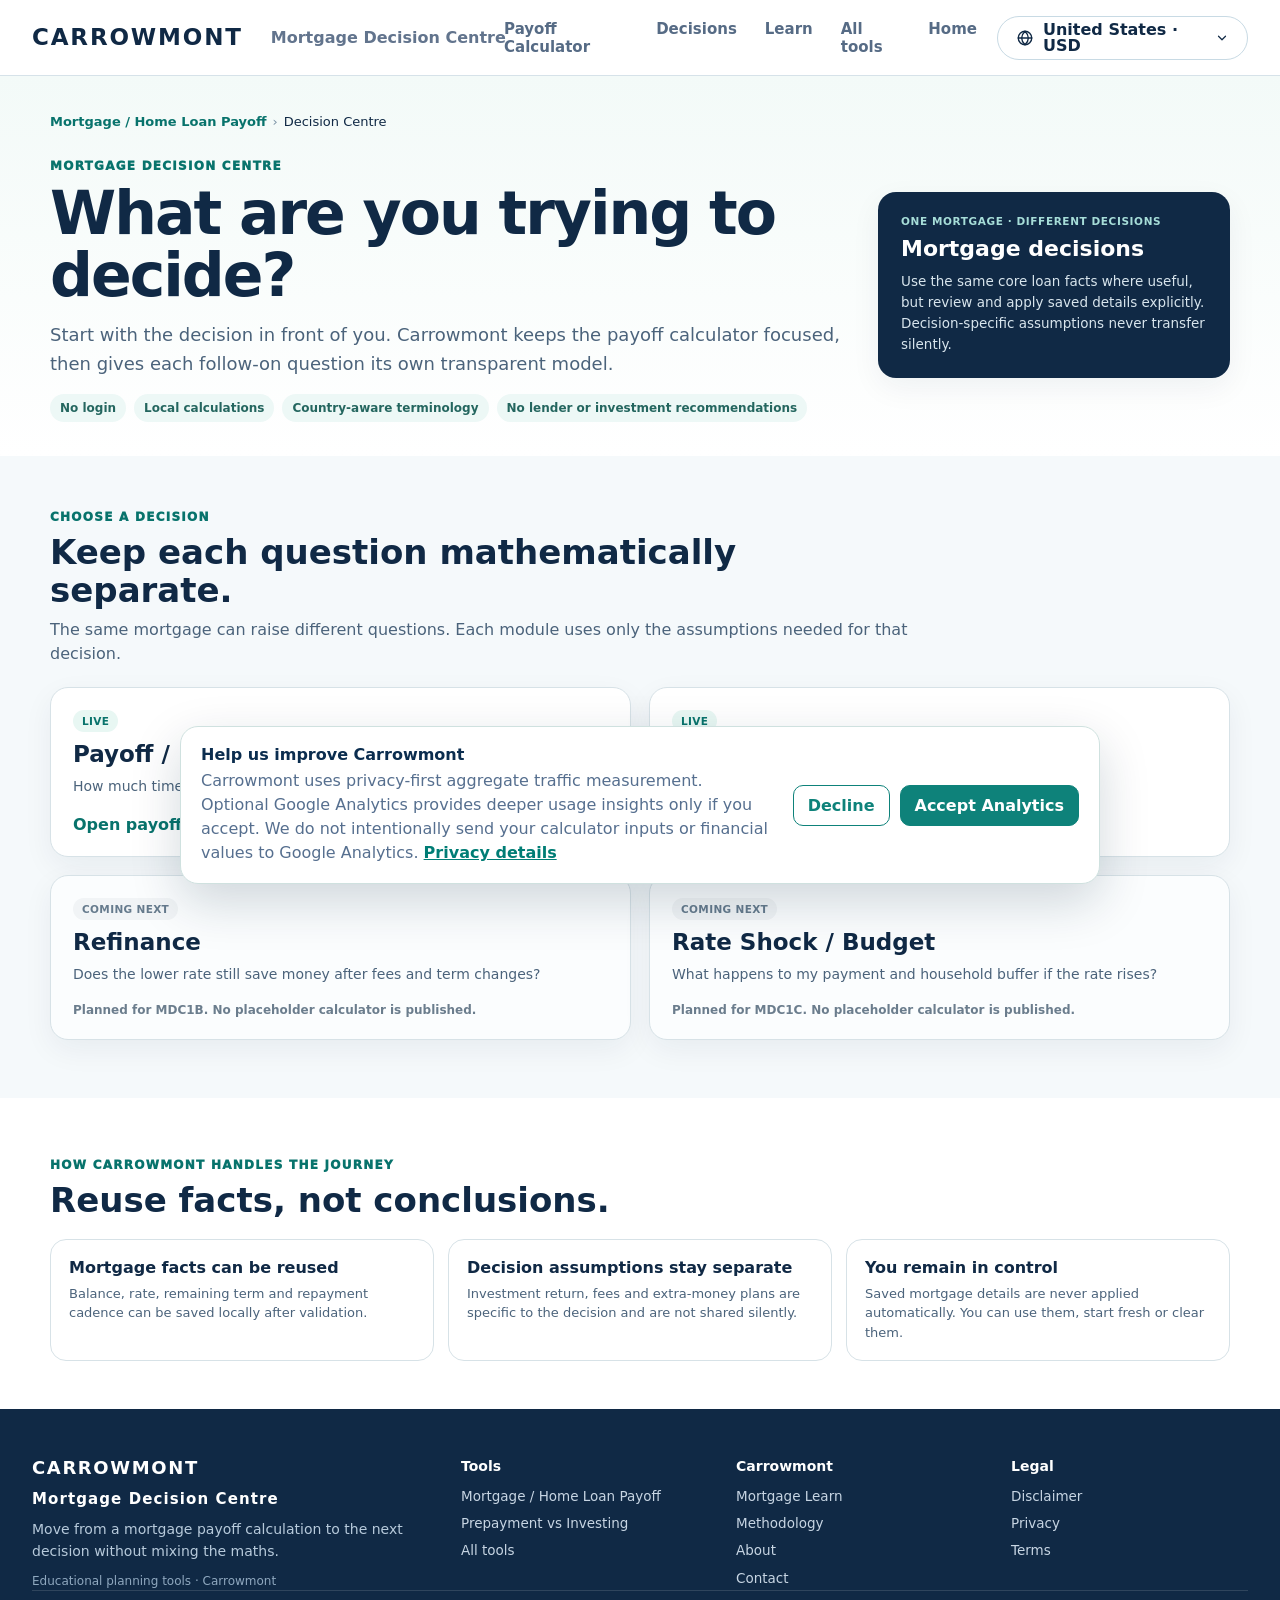
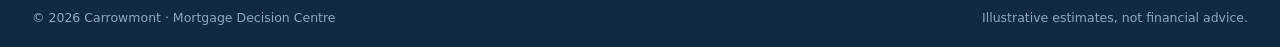
==== decision-centre.html @ 7854df8c "feat: add MDC1A prepayment vs investing decision tool" ====
<!doctype html>
<html lang="en">
<head>
  <meta charset="utf-8" />
  <meta name="viewport" content="width=device-width, initial-scale=1" />
  <title>Mortgage Decision Centre - Prepay, Refinance &amp; Rate Stress | Carrowmont</title>
  <meta name="description" content="Compare the next mortgage decisions after a payoff calculation: prepay versus invest, refinance break-even and payment stress from higher rates." />
  <meta name="robots" content="index,follow" />
  <link rel="canonical" href="https://carrowmont.com/mortgage-payoff-calculator/decision-centre.html" />
  <link rel="icon" href="/favicon.svg" type="image/svg+xml" />
  <link rel="stylesheet" href="styles.css" />
  <link rel="stylesheet" href="decision-centre.css" />
</head>
<body>
  <header class="site-header">
    <div class="container header-inner">
      <div class="brand-cluster"><a class="brand carrowmont-brand" href="/" aria-label="Carrowmont home"><span class="brand-wordmark">CARROWMONT</span></a><span class="brand-divider" aria-hidden="true"></span><a class="product-label" id="productLabel" href="/mortgage-payoff-calculator/decision-centre.html">Mortgage Decision Centre</a></div>
      <div class="header-actions">
        <nav class="top-nav" aria-label="Primary navigation"><a href="/mortgage-payoff-calculator/">Payoff Calculator</a><a href="#decisions">Decisions</a><a href="/learn.html#home-loans">Learn</a><a href="/tools.html">All tools</a><a href="/">Home</a></nav>
        <details class="locale-menu" id="localeMenu"><summary id="localeSummary" aria-label="Choose country and currency"><span class="locale-globe" aria-hidden="true"><svg viewBox="0 0 24 24"><circle cx="12" cy="12" r="9"/><path d="M3 12h18M12 3c3 3 4.5 6 4.5 9S15 18 12 21c-3-3-4.5-6-4.5-9S9 6 12 3z"/></svg></span><span id="localeCurrent">India · INR</span><span class="locale-chevron" aria-hidden="true"><svg viewBox="0 0 24 24"><path d="M6 9l6 6 6-6"/></svg></span></summary><div class="locale-popover"><h3>Country &amp; currency</h3><p>Choose the context that makes the numbers easiest to understand.</p><label>Country / region<select id="regionSelect"></select></label><label>Currency<select id="currencySelect"></select></label><div class="locale-note"><strong>Important:</strong> country changes familiar wording; currency changes display only. Carrowmont does not perform FX conversion.</div><button class="btn btn-primary btn-small" id="localeDone" type="button">Done</button></div></details>
        <details class="mobile-nav"><summary aria-label="Open navigation">Menu</summary><div class="mobile-nav-links"><a href="/">Carrowmont home</a><a href="/tools.html">All tools</a><a href="/mortgage-payoff-calculator/">Payoff Calculator</a><a href="#decisions">Decisions</a><a href="/learn.html#home-loans">Learn</a><a href="/methodology.html">Methodology</a></div></details>
      </div>
    </div>
  </header>

  <main>
    <section class="decision-hero">
      <div class="container">
        <div class="family-breadcrumb"><a href="/mortgage-payoff-calculator/">Mortgage / Home Loan Payoff</a><span>›</span>Decision Centre</div>
        <div class="hero-inner">
          <div><p class="eyebrow">MORTGAGE DECISION CENTRE</p><h1>What are you trying to decide?</h1><p class="hero-copy">Start with the decision in front of you. Carrowmont keeps the payoff calculator focused, then gives each follow-on question its own transparent model.</p><div class="chips" style="margin-top:16px"><span>No login</span><span>Local calculations</span><span>Country-aware terminology</span><span>No lender or investment recommendations</span></div></div>
          <aside class="decision-question-card"><span class="result-kicker">ONE MORTGAGE · DIFFERENT DECISIONS</span><strong id="hubIdentity">Mortgage / Home Loan decisions</strong><p>Use the same core loan facts where useful, but review and apply saved details explicitly. Decision-specific assumptions never transfer silently.</p></aside>
        </div>
        <div class="profile-banner" id="profileBanner" hidden><div><strong>Saved mortgage details are available in this browser.</strong><p id="profileSummary">You can review them when you open a live decision tool.</p></div><div class="profile-banner-actions"><a class="btn btn-secondary btn-small" href="prepayment-vs-investing.html">Open Prepay vs Invest</a><button class="btn btn-secondary btn-small" id="clearProfileBtn" type="button">Clear saved details</button></div></div>
      </div>
    </section>

    <section class="decision-grid-section" id="decisions">
      <div class="container">
        <div class="section-title"><p class="eyebrow">CHOOSE A DECISION</p><h2>Keep each question mathematically separate.</h2><p>The same mortgage can raise different questions. Each module uses only the assumptions needed for that decision.</p></div>
        <div class="decision-grid">
          <article class="decision-card"><span class="decision-status">Live</span><h2 id="payoffCardTitle">Payoff / Prepayment</h2><p>How much time and interest can extra payments save?</p><a class="decision-link" href="/mortgage-payoff-calculator/">Open payoff calculator →</a></article>
          <article class="decision-card"><span class="decision-status">Live</span><h2 id="investCardTitle">Prepay vs Invest</h2><p>Should I use this extra money against the loan or invest it?</p><a class="decision-link" href="prepayment-vs-investing.html">Compare prepayment and investing →</a></article>
          <article class="decision-card planned"><span class="decision-status">Coming next</span><h2 id="refiCardTitle">Refinance / Transfer</h2><p>Does the lower rate still save money after fees and term changes?</p><span class="planned-note">Planned for MDC1B. No placeholder calculator is published.</span></article>
          <article class="decision-card planned"><span class="decision-status">Coming next</span><h2>Rate Shock / Budget</h2><p>What happens to my payment and household buffer if the rate rises?</p><span class="planned-note">Planned for MDC1C. No placeholder calculator is published.</span></article>
        </div>
      </div>
    </section>

    <section class="decision-principles"><div class="container"><div class="section-title"><p class="eyebrow">HOW CARROWMONT HANDLES THE JOURNEY</p><h2>Reuse facts, not conclusions.</h2></div><div class="principle-grid"><div class="principle-card"><strong>Mortgage facts can be reused</strong><p>Balance, rate, remaining term and repayment cadence can be saved locally after validation.</p></div><div class="principle-card"><strong>Decision assumptions stay separate</strong><p>Investment return, fees and extra-money plans are specific to the decision and are not shared silently.</p></div><div class="principle-card"><strong>You remain in control</strong><p>Saved mortgage details are never applied automatically. You can use them, start fresh or clear them.</p></div></div></div></section>
  </main>

  <footer class="site-footer"><div class="container footer-grid"><div class="footer-brand-block"><a class="footer-wordmark" href="/">CARROWMONT</a><strong class="footer-product-name">Mortgage Decision Centre</strong><p>Move from a mortgage payoff calculation to the next decision without mixing the maths.</p><span class="footer-small">Educational planning tools · Carrowmont</span></div><div class="footer-col"><strong>Tools</strong><a href="/mortgage-payoff-calculator/">Mortgage / Home Loan Payoff</a><a href="prepayment-vs-investing.html">Prepayment vs Investing</a><a href="/tools.html">All tools</a></div><div class="footer-col"><strong>Carrowmont</strong><a href="/learn.html#home-loans">Mortgage Learn</a><a href="/methodology.html">Methodology</a><a href="/about.html">About</a><a href="/contact.html">Contact</a></div><div class="footer-col"><strong>Legal</strong><a href="/disclaimer.html">Disclaimer</a><a href="/privacy.html">Privacy</a><a href="/terms.html">Terms</a></div></div><div class="container footer-bottom"><span>&copy; 2026 Carrowmont · Mortgage Decision Centre</span><span>Illustrative estimates, not financial advice.</span></div></footer>

  <script src="locale.js"></script>
  <script src="mortgage-decision-profile.js"></script>
  <script src="decision-centre.js"></script>
  <script src="analytics.js" data-carrowmont-tool="mortgage-decision-centre"></script>
</body>
</html>
---- styles.css ----
:root{--ink:#102945;--navy:#123f5f;--teal:#0e827a;--teal-dark:#08736c;--muted:#4b637b;--line:#d7e2e7;--bg:#f5f9fb;--pale:#e9f7f4;--amber:#fff4df;--amber-ink:#80561a;--red:#a83b3b;--red-bg:#fff0f0;--green:#14785f;--shadow:0 10px 30px rgba(16,41,69,.06);font-family:Inter,ui-sans-serif,system-ui,-apple-system,BlinkMacSystemFont,"Segoe UI",sans-serif;color:var(--ink)}*{box-sizing:border-box}html{scroll-behavior:smooth}body{margin:0;background:#fff;color:var(--ink)}a{color:inherit}button,input,select{font:inherit}.container{width:min(1180px,calc(100% - 40px));margin:0 auto}.site-header{position:sticky;top:0;z-index:30;background:rgba(255,255,255,.96);backdrop-filter:blur(14px);border-bottom:1px solid #e7eef2}.header-inner{min-height:74px;display:flex;align-items:center;justify-content:space-between;gap:24px}.brand-cluster{display:flex;align-items:center;gap:13px;min-width:0}.brand{font-weight:950;letter-spacing:1.4px;color:var(--teal-dark);text-decoration:none;font-size:20px}.brand-divider{width:1px;height:27px;background:#cbd8de}.product-label{font-size:15px;font-weight:800;color:#3f566c;white-space:nowrap}.header-actions{display:flex;align-items:center;gap:18px}.top-nav{display:flex;gap:19px}.top-nav a{text-decoration:none;font-size:13px;font-weight:800;color:#385169}.top-nav a:hover{color:var(--teal-dark)}.locale-menu{position:relative}.locale-menu summary{list-style:none;display:flex;align-items:center;gap:8px;padding:9px 11px;border:1px solid var(--line);border-radius:12px;cursor:pointer;font-size:13px;font-weight:800;background:#fff}.locale-menu summary::-webkit-details-marker{display:none}.locale-globe,.locale-chevron{display:grid;place-items:center}.locale-globe svg{width:18px;height:18px;fill:none;stroke:currentColor;stroke-width:1.8}.locale-chevron svg{width:14px;height:14px;fill:none;stroke:currentColor;stroke-width:2}.locale-popover{position:absolute;right:0;top:48px;width:310px;background:#fff;border:1px solid var(--line);border-radius:15px;padding:18px;box-shadow:0 18px 45px rgba(16,41,69,.16)}.locale-popover h3{margin:0 0 5px}.locale-popover p{margin:0 0 14px;color:var(--muted);font-size:13px}.locale-popover label{display:grid;gap:6px;margin:11px 0;font-size:13px;font-weight:800}.locale-popover select{width:100%}.locale-note{font-size:12px;line-height:1.45;color:var(--muted);background:#f5f9fb;border-radius:10px;padding:10px;margin-bottom:12px}.intro{padding:36px 0 34px;background:linear-gradient(180deg,#f6fbfa,#fff)}.tool-breadcrumb{font-size:13px;margin-bottom:20px}.tool-breadcrumb a{text-decoration:none;color:var(--teal-dark);font-weight:850}.intro-grid{display:grid;grid-template-columns:minmax(0,1.35fr) minmax(320px,.65fr);gap:30px;align-items:center}.eyebrow{font-size:12px;font-weight:950;letter-spacing:1.25px;color:var(--teal-dark);margin-bottom:9px}.intro h1{font-size:clamp(40px,5vw,62px);line-height:1.02;letter-spacing:-2.2px;margin:0;max-width:880px}.lede{font-size:18px;line-height:1.62;color:var(--muted);max-width:850px;margin:16px 0}.chips{display:flex;flex-wrap:wrap;gap:8px}.chips span{padding:7px 10px;border-radius:999px;background:#edf8f6;color:#24665f;font-size:12px;font-weight:800}.intro-card{border:1px solid #cfe1e2;background:#fff;border-radius:18px;padding:22px;box-shadow:var(--shadow)}.mini-flow{display:flex;align-items:center;justify-content:space-between;gap:6px;flex-wrap:wrap;margin:10px 0 12px}.mini-flow strong{font-size:14px}.mini-flow span{color:var(--teal);font-weight:900}.intro-card p{font-size:14px;line-height:1.55;color:var(--muted);margin:0}.privacy-strip{border-top:1px solid #e4ecef;border-bottom:1px solid #e4ecef;background:#f8fbfc}.privacy-inner{display:flex;gap:13px;align-items:center;padding:14px 0}.privacy-icon{width:38px;height:38px;border-radius:12px;display:grid;place-items:center;background:#e8f7f3;color:var(--teal-dark);flex:0 0 auto}.privacy-icon svg{width:22px;height:22px;fill:none;stroke:currentColor;stroke-width:1.7}.privacy-inner strong{display:block;font-size:14px}.privacy-inner span{display:block;color:var(--muted);font-size:13px;margin-top:2px}.planner-shell{padding:34px 0 54px;background:var(--bg)}.planner-layout{display:grid;grid-template-columns:minmax(0,1.65fr) minmax(330px,.75fr);gap:22px;align-items:start}.planner-card,.summary-card,.history-card{background:#fff;border:1px solid var(--line);border-radius:18px;box-shadow:var(--shadow)}.planner-card{padding:24px}.section-head{display:flex;justify-content:space-between;gap:18px;align-items:flex-start}.section-head h2{font-size:28px;margin:0}.section-actions{display:flex;gap:14px}.text-btn{border:0;background:none;color:var(--teal-dark);font-weight:850;cursor:pointer;padding:4px}.danger-text{color:#9b4343}.view-toggle{display:inline-flex;margin:21px 0 18px;background:#edf4f6;padding:4px;border-radius:12px}.view-btn{border:0;background:transparent;color:#53697d;font-weight:850;padding:9px 14px;border-radius:9px;cursor:pointer}.view-btn.active{background:#fff;color:var(--ink);box-shadow:0 2px 8px rgba(16,41,69,.08)}.plan-meta-grid{display:grid;grid-template-columns:repeat(2,minmax(0,1fr));gap:14px;padding:16px;border:1px solid #e0e9ed;background:#fbfdfe;border-radius:14px}.field{display:grid;gap:6px}.field>span{font-size:13px;font-weight:850;color:#334d66}.field small{color:#708397;font-size:11.5px;line-height:1.35}.field input,.field select{width:100%;min-height:42px;border:1px solid #cbd9df;border-radius:10px;padding:9px 11px;background:#fff;color:var(--ink);outline:none}.field input:focus,.field select:focus{border-color:#66b8ae;box-shadow:0 0 0 3px rgba(14,130,122,.09)}.money-input,.input-suffix{display:grid;grid-template-columns:auto 1fr;align-items:center;border:1px solid #cbd9df;border-radius:10px;background:#fff;overflow:hidden}.money-input:focus-within,.input-suffix:focus-within{border-color:#66b8ae;box-shadow:0 0 0 3px rgba(14,130,122,.09)}.money-input span,.input-suffix span{padding:0 10px;color:#667b8d;font-weight:800}.money-input input,.input-suffix input{border:0;border-radius:0;box-shadow:none!important}.input-suffix{grid-template-columns:1fr auto}.entry-section{padding-top:24px;margin-top:24px;border-top:1px solid #e3ebee}.entry-heading{display:flex;justify-content:space-between;align-items:center;gap:16px;margin-bottom:12px}.entry-heading>div{display:grid;grid-template-columns:auto 1fr;column-gap:10px;align-items:start}.entry-heading h3{grid-column:2;margin:1px 0 3px;font-size:19px}.entry-heading p{grid-column:2;margin:0;color:var(--muted);font-size:12.5px;line-height:1.45}.entry-badge{grid-row:1/3;display:grid;place-items:center;width:30px;height:30px;border-radius:9px;font-size:13px;font-weight:950}.entry-badge.income{background:#e8f7f3;color:#08756d}.entry-badge.essential{background:#edf2f9;color:#34577a}.entry-badge.flexible{background:#fff2dd;color:#8a5b19}.entry-badge.saving{background:#eceafa;color:#5e52a3}.entry-badge.reserve{background:#eef6ea;color:#4d7d38}.btn{min-height:42px;border-radius:10px;border:1px solid transparent;padding:9px 14px;font-weight:900;cursor:pointer;display:inline-flex;align-items:center;justify-content:center;text-decoration:none}.btn-primary{background:var(--teal);color:#fff}.btn-primary:hover{background:#0b746e}.btn-secondary{background:#fff;border-color:#cbd9df;color:#28465f}.btn-secondary:hover{background:#f7fafb}.btn-small{min-height:36px;padding:7px 11px;font-size:12.5px}.entry-table{display:grid;gap:8px}.entry-row{display:grid;grid-template-columns:minmax(150px,1.4fr) minmax(120px,.8fr) minmax(135px,.8fr) minmax(135px,.9fr) auto;gap:8px;align-items:end;padding:10px;border:1px solid #e0e8ec;border-radius:12px;background:#fff}.entry-row.income-row{grid-template-columns:minmax(170px,1.6fr) minmax(130px,.9fr) minmax(145px,.9fr) auto}.entry-row .mini-field{display:grid;gap:5px;min-width:0}.entry-row .mini-field span{font-size:10.5px;font-weight:850;color:#6a7d8f}.entry-row input,.entry-row select{min-height:38px;width:100%;border:1px solid #cfdae0;border-radius:9px;padding:8px 9px;background:#fff}.entry-row .money-cell{position:relative}.entry-row .money-cell .row-currency{position:absolute;left:9px;bottom:10px;color:#75899a;font-weight:800;font-size:12px;pointer-events:none}.entry-row .money-cell input{padding-left:29px}.row-actions{display:flex;gap:4px}.icon-btn{width:36px;height:36px;border:1px solid #d5e0e5;background:#fff;border-radius:9px;color:#567084;cursor:pointer}.icon-btn:hover{background:#f4f8f9}.row-options{grid-column:1/-1;display:flex;flex-wrap:wrap;gap:12px;border-top:1px dashed #e0e8ec;padding-top:8px;margin-top:2px}.row-options label{display:flex;align-items:center;gap:6px;font-size:11.5px;color:#526a7f}.row-options input[type=checkbox]{width:15px;height:15px;min-height:0}.row-options .due-wrap{margin-left:auto;display:flex;align-items:center;gap:6px}.row-options .due-wrap input{min-height:31px;width:135px;padding:5px 7px}.row-reserve-note{font-size:11px;color:#6a7d8f;margin-left:auto}.empty-row{padding:18px;border:1px dashed #cfdde3;border-radius:12px;color:#6b7e8f;text-align:center;font-size:13px}.fields{display:grid;grid-template-columns:repeat(2,minmax(0,1fr));gap:14px}.fields.three{grid-template-columns:repeat(3,minmax(0,1fr))}.emergency-section{border-top-color:#dce8d7}.month-note-grid{display:grid;grid-template-columns:1.1fr .9fr;gap:14px;margin-top:22px;padding-top:22px;border-top:1px solid #e3ebee}.check-card{display:flex;gap:10px;align-items:flex-start;border:1px solid #dce5e8;border-radius:12px;padding:11px;background:#fbfdfe}.check-card input{margin-top:3px}.check-card strong{display:block;font-size:12.5px}.check-card small{display:block;font-size:11.5px;color:var(--muted);line-height:1.35;margin-top:3px}.save-row{display:flex;align-items:center;gap:13px;margin-top:18px}.save-status{font-size:12px;color:var(--green);font-weight:800}.summary-column{display:grid;gap:16px}.sticky-summary{position:static}.report-actions-card{scroll-margin-top:104px}.summary-card{padding:20px}.cashflow-hero{border-radius:15px;background:linear-gradient(135deg,#123f5f,#0e827a);color:#fff;padding:18px;margin:8px 0 14px}.cashflow-hero span{font-size:12px;font-weight:800;opacity:.85}.cashflow-hero strong{display:block;font-size:34px;line-height:1.1;margin:4px 0}.cashflow-hero small{font-size:11px;opacity:.82}.cashflow-hero.negative{background:linear-gradient(135deg,#7b3030,#b14a4a)}.summary-grid{display:grid;grid-template-columns:repeat(2,minmax(0,1fr));gap:8px}.summary-grid>div,.paycycle-summary>div{border:1px solid #e0e8ec;border-radius:10px;padding:10px}.summary-grid span,.paycycle-summary span{display:block;font-size:10.5px;color:#667b8d}.summary-grid strong,.paycycle-summary strong{display:block;font-size:15px;margin-top:4px}.safe-spend-grid{display:grid;grid-template-columns:repeat(2,minmax(0,1fr));gap:8px;margin-top:8px}.safe-spend-grid>div{background:#f2faf8;border-radius:10px;padding:10px}.safe-spend-grid span{font-size:10.5px;color:#4f746e}.safe-spend-grid strong{display:block;font-size:16px;margin:3px 0}.safe-spend-grid small{font-size:9.5px;color:#6e847f}.paycycle-card h3{margin:2px 0 12px}.paycycle-summary{display:grid;gap:8px}.upcoming-bills{margin-top:14px;padding-top:13px;border-top:1px solid #e2eaed}.upcoming-bills h4{margin:0 0 9px;font-size:13px}.bill-line{display:flex;justify-content:space-between;gap:10px;padding:7px 0;border-bottom:1px dashed #e1e8eb;font-size:11.5px}.bill-line span{color:#526a7f}.bill-line strong{white-space:nowrap}.cash-available-line{display:flex;justify-content:space-between;margin-top:10px;font-size:12px;font-weight:900}.coverage-ring-wrap{display:grid;grid-template-columns:105px 1fr;gap:14px;align-items:center}.coverage-ring{width:96px;height:96px;border-radius:50%;display:grid;place-items:center;background:conic-gradient(var(--teal) var(--ring,0%),#e6eef1 0)}.coverage-ring:before{content:"";position:absolute}.coverage-ring>div{width:72px;height:72px;border-radius:50%;background:#fff;display:grid;place-items:center;align-content:center}.coverage-ring strong{font-size:21px}.coverage-ring span{font-size:9.5px;color:var(--muted)}.coverage-ring-wrap h3{font-size:15px;margin:0 0 5px}.coverage-ring-wrap p{font-size:11.5px;color:var(--muted);line-height:1.45;margin:0}.report-actions-card .full{width:100%;margin-top:7px}.two-buttons{display:grid;grid-template-columns:1fr 1fr;gap:7px;margin-top:7px}.file-btn{position:relative;overflow:hidden}.file-btn input{position:absolute;opacity:0;inset:0;cursor:pointer}.insights-section{padding:52px 0;background:#fff}.section-heading-row{display:flex;justify-content:space-between;align-items:end;gap:20px;margin-bottom:20px}.section-heading-row h2{font-size:34px;margin:0 0 6px;letter-spacing:-.7px}.section-heading-row p{margin:0;color:var(--muted);max-width:850px}.insight-grid{display:grid;grid-template-columns:repeat(3,minmax(0,1fr));gap:14px}.insight-card{border:1px solid var(--line);border-radius:15px;padding:17px;background:#fff}.insight-card .insight-kicker{font-size:10px;font-weight:950;letter-spacing:1px;color:var(--teal-dark)}.insight-card h3{font-size:16px;margin:7px 0}.insight-card p{font-size:12.5px;line-height:1.55;color:var(--muted);margin:0}.insight-card.warning{background:#fffaf0;border-color:#efd9ab}.insight-card.critical{background:#fff4f4;border-color:#edc4c4}.insight-card.positive{background:#f3fbf8;border-color:#cfe7df}.history-section{padding:50px 0;background:#f5f9fb}.history-actions{display:flex;gap:8px}.history-actions select{min-height:38px;border:1px solid #cbd9df;border-radius:10px;padding:7px 10px;background:#fff}.history-grid{display:grid;grid-template-columns:.85fr 1.15fr;gap:15px}.history-card{padding:18px}.history-card h3{margin:0 0 14px}.trend-chart{min-height:280px;display:flex;align-items:flex-end;gap:12px;padding:18px 10px 8px;border-top:1px solid #edf1f3}.trend-column{flex:1;display:grid;grid-template-rows:1fr auto;gap:8px;min-width:0}.trend-bars{height:210px;display:flex;align-items:flex-end;justify-content:center;gap:4px;border-bottom:1px solid #dfe7ea}.trend-bar{width:min(18px,22%);border-radius:5px 5px 0 0;min-height:2px}.trend-bar.income{background:#6db5aa}.trend-bar.spending{background:#d7a35a}.trend-bar.remaining{background:#587fa0}.trend-label{font-size:10px;text-align:center;color:#657a8c;white-space:nowrap;overflow:hidden;text-overflow:ellipsis}.trend-legend{display:flex;gap:12px;flex-wrap:wrap;margin-top:10px;font-size:10.5px;color:#667b8d}.trend-legend i{display:inline-block;width:9px;height:9px;border-radius:3px;margin-right:4px}.history-table-wrap{overflow:auto}.history-table{border-collapse:collapse;width:100%;min-width:640px}.history-table th,.history-table td{text-align:right;padding:9px 8px;border-bottom:1px solid #e5ecef;font-size:11.5px}.history-table th:first-child,.history-table td:first-child{text-align:left}.history-table th{color:#607487;font-size:10.5px}.history-table .exceptional-month{opacity:.62}.history-table .month-note{display:block;font-size:9.5px;color:#7b8d9b;margin-top:2px}.history-delete{border:0;background:none;color:#9a4d4d;cursor:pointer}.methodology-section{padding:50px 0;background:#fff}.methodology-grid{display:grid;grid-template-columns:.9fr 1.1fr;gap:40px}.methodology-grid h2{font-size:34px;margin:0 0 10px}.methodology-grid p{color:var(--muted);line-height:1.6}.methodology-list{display:grid;gap:10px}.methodology-list div{border:1px solid var(--line);border-radius:12px;padding:13px;background:#fbfdfe}.methodology-list strong{display:block;font-size:13px}.methodology-list span{display:block;color:var(--muted);font-size:12px;line-height:1.45;margin-top:3px}.continue-section{padding:0 0 54px;background:#fff}.continue-card{display:grid;grid-template-columns:1.2fr .8fr;gap:24px;padding:25px;border:1px solid #cfe1df;background:#f2faf8;border-radius:18px}.continue-card h2{margin:0 0 8px}.continue-card p{margin:0;color:var(--muted);line-height:1.55}.continue-links{display:grid;gap:7px;align-content:center}.continue-links a{background:#fff;border:1px solid #d6e6e3;border-radius:10px;padding:10px 12px;text-decoration:none;font-weight:850;color:var(--teal-dark)}.site-footer{background:#102945;color:#dce7ef;padding:42px 0 20px}.footer-grid{display:grid;grid-template-columns:1.5fr repeat(3,1fr);gap:28px}.footer-brand strong{font-size:20px;letter-spacing:1.5px}.footer-brand p{font-size:12px;line-height:1.55;color:#b8c8d5;max-width:330px}.footer-col{display:grid;align-content:start;gap:7px}.footer-col strong{font-size:12px;color:#fff;margin-bottom:3px}.footer-col a{font-size:11.5px;text-decoration:none;color:#c4d2dc}.footer-bottom{display:flex;justify-content:space-between;gap:20px;border-top:1px solid rgba(255,255,255,.14);padding-top:17px;margin-top:26px;font-size:10.5px;color:#aebfcb}.toast{position:fixed;left:50%;bottom:24px;transform:translate(-50%,20px);opacity:0;pointer-events:none;background:#102945;color:#fff;border-radius:10px;padding:10px 14px;font-size:12px;font-weight:800;transition:.2s;z-index:100}.toast.show{opacity:1;transform:translate(-50%,0)}.hidden{display:none!important}
@media(max-width:1040px){.top-nav{display:none}.planner-layout{grid-template-columns:1fr}.summary-column{grid-template-columns:repeat(2,minmax(0,1fr))}.sticky-summary{position:static}.report-actions-card{grid-column:1/-1}.insight-grid{grid-template-columns:1fr 1fr}.history-grid{grid-template-columns:1fr}.fields.three{grid-template-columns:1fr 1fr}.entry-row{grid-template-columns:minmax(140px,1.3fr) minmax(110px,.8fr) minmax(120px,.8fr) auto}.entry-row .mini-field:nth-child(4){grid-column:1/3}.intro-grid{grid-template-columns:1fr}.intro-card{max-width:none}.continue-card{grid-template-columns:1fr}.methodology-grid{grid-template-columns:1fr}.footer-grid{grid-template-columns:1.3fr 1fr 1fr}.footer-col:last-child{grid-column:2}}
@media(max-width:720px){.container{width:calc(100% - 26px)}.header-inner{min-height:68px}.brand-divider,.product-label{display:none}.locale-popover{position:fixed;left:13px;right:13px;top:76px;width:auto}.intro{padding-top:26px}.intro h1{font-size:39px;letter-spacing:-1.5px}.lede{font-size:16px}.privacy-inner{align-items:flex-start}.planner-card{padding:17px}.section-head{display:grid}.section-actions{justify-content:flex-start}.plan-meta-grid,.fields,.fields.three,.month-note-grid{grid-template-columns:1fr}.entry-heading{align-items:flex-start;display:grid}.entry-heading .add-row{justify-self:start}.entry-row,.entry-row.income-row{grid-template-columns:1fr 1fr}.entry-row .mini-field:first-child{grid-column:1/-1}.entry-row .row-actions{grid-column:2;justify-self:end}.entry-row .mini-field:nth-last-of-type(1){grid-column:auto}.row-options{display:grid;grid-template-columns:1fr}.row-options .due-wrap,.row-reserve-note{margin-left:0}.summary-column{grid-template-columns:1fr}.summary-grid,.safe-spend-grid{grid-template-columns:1fr 1fr}.insight-grid{grid-template-columns:1fr}.section-heading-row{align-items:flex-start;display:grid}.history-actions{justify-content:flex-start}.trend-chart{gap:6px;padding-left:0;padding-right:0}.methodology-grid h2,.section-heading-row h2{font-size:29px}.continue-card{padding:18px}.footer-grid{grid-template-columns:1fr}.footer-col:last-child{grid-column:auto}.footer-bottom{flex-direction:column}.two-buttons{grid-template-columns:1fr}.coverage-ring-wrap{grid-template-columns:92px 1fr}.coverage-ring{width:84px;height:84px}.coverage-ring>div{width:64px;height:64px}}
.history-grid>*{min-width:0}.history-card{min-width:0}.history-table-wrap{max-width:100%}
.report-status{display:block;min-height:17px;margin:6px 2px 0}


/* ===== Carrowmont shared footer standard - 2026-09-27 ===== */
.site-footer{background:#102945!important;color:#dce7f0!important;padding:48px 0 20px!important}
.site-footer .footer-grid{display:grid!important;grid-template-columns:1.65fr repeat(3,minmax(0,1fr))!important;gap:38px!important;align-items:start!important}
.site-footer .footer-brand-block{display:block!important}
.site-footer .footer-wordmark{display:block!important;color:#fff!important;text-decoration:none!important;font-size:18px!important;line-height:1.2!important;font-weight:900!important;letter-spacing:.09em!important}
.site-footer .footer-product-name{display:block!important;margin-top:10px!important;color:#fff!important;font-size:15px!important;line-height:1.35!important;font-weight:850!important}
.site-footer .footer-brand-block p{max-width:470px!important;margin:10px 0 0!important;color:#b7cadb!important;font-size:14px!important;line-height:1.55!important;font-weight:400!important;letter-spacing:0!important}
.site-footer .footer-small{display:block!important;margin-top:11px!important;color:#8fa8bf!important;font-size:12px!important;line-height:1.4!important}
.site-footer .footer-col{display:flex!important;flex-direction:column!important;align-content:start!important;gap:9px!important}
.site-footer .footer-col strong{margin:0 0 2px!important;color:#fff!important;font-size:14px!important;line-height:1.35!important;font-weight:850!important}
.site-footer .footer-col a{color:#c7d5e3!important;text-decoration:none!important;font-size:13.5px!important;line-height:1.35!important}
.site-footer .footer-col a:hover,.site-footer .footer-wordmark:hover{color:#fff!important}
.site-footer .footer-bottom{border-top:1px solid rgba(255,255,255,.13)!important;margin-top:34px!important;padding-top:18px!important;display:flex!important;justify-content:space-between!important;gap:20px!important;color:#8fa8bf!important;font-size:12.5px!important;line-height:1.4!important}
@media(max-width:980px){.site-footer .footer-grid{grid-template-columns:repeat(2,minmax(0,1fr))!important}.site-footer .footer-brand-block{grid-column:1/-1!important}}
@media(max-width:700px){.site-footer{padding-top:38px!important}.site-footer .footer-grid{grid-template-columns:1fr!important;gap:26px!important}.site-footer .footer-brand-block{grid-column:auto!important}.site-footer .footer-bottom{flex-direction:column!important;gap:6px!important}}


/* Carrowmont shared tool-header standard - 2026-10-01 */
.site-header{height:76px!important;border-bottom:1px solid #d6e2e9!important;background:#fff!important;backdrop-filter:none!important;position:sticky!important;top:0!important;z-index:30!important}
.site-header .container{width:min(1480px,calc(100% - 64px))!important;margin:auto!important}
.site-header .header-inner{height:100%!important;min-height:0!important;display:flex!important;align-items:center!important;justify-content:space-between!important;gap:24px!important}
.site-header .brand-cluster{display:flex!important;align-items:center!important;gap:14px!important;min-width:0!important}
.site-header .brand{font-weight:900!important;letter-spacing:.08em!important;text-decoration:none!important;color:#102945!important;font-size:23px!important}
.site-header .brand-divider{height:32px!important;width:1px!important;background:#d6e2e9!important}
.site-header .product-label{font-size:16px!important;font-weight:700!important;color:#62748d!important;white-space:nowrap!important}
.site-header .header-actions{display:flex!important;align-items:center!important;gap:20px!important}
.site-header .top-nav{display:flex!important;gap:28px!important}
.site-header .top-nav a{color:#566b85!important;text-decoration:none!important;font-weight:700!important;font-size:15px!important}
.site-header .top-nav a:hover{color:#08756d!important}
.site-header .locale-menu{position:relative!important}
.site-header .locale-menu summary{appearance:none!important;-webkit-appearance:none!important;list-style:none!important;border:1px solid #c8dae4!important;border-radius:999px!important;padding:12px 18px!important;min-width:170px!important;display:flex!important;justify-content:center!important;align-items:center!important;gap:9px!important;font-size:16px!important;line-height:1!important;font-weight:800!important;cursor:pointer!important;background:#fff!important}
.site-header .locale-menu summary::marker{content:""!important}
.site-header .locale-menu summary::-webkit-details-marker{display:none!important}
.site-header .locale-globe,.site-header .locale-chevron{display:inline-flex!important;align-items:center!important;justify-content:center!important;line-height:0!important}
.site-header .locale-globe{width:18px!important;height:18px!important;flex:0 0 18px!important}
.site-header .locale-globe svg{width:18px!important;height:18px!important;display:block!important;fill:none!important;stroke:currentColor!important;stroke-width:1.8!important;stroke-linecap:round!important;stroke-linejoin:round!important}
.site-header .locale-chevron{width:14px!important;height:14px!important;flex:0 0 14px!important;font-size:0!important}
.site-header .locale-chevron svg{width:14px!important;height:14px!important;display:block!important;fill:none!important;stroke:currentColor!important;stroke-width:2.1!important;stroke-linecap:round!important;stroke-linejoin:round!important}
.site-header .locale-popover{position:absolute!important;right:0!important;left:auto!important;top:54px!important;width:360px!important;padding:22px!important;background:#fff!important;border:1px solid #d6e2e9!important;border-radius:18px!important;box-shadow:0 20px 50px rgba(16,41,69,.15)!important;z-index:50!important}
.site-header .locale-popover h3{margin:0 0 4px!important;color:#102945!important;font-size:1.17em!important}
.site-header .locale-popover p{margin:0 0 16px!important;color:#5d7694!important;line-height:1.45!important;font-size:16px!important}
.site-header .locale-popover label{display:block!important;font-size:16px!important;font-weight:800!important;margin:12px 0 0!important;color:#102945!important}
.site-header .locale-popover select{display:block!important;width:100%!important;margin-top:7px!important;padding:11px!important;border:1px solid #c8d9e3!important;border-radius:10px!important;background:#fff!important;color:#102945!important;min-height:0!important;outline:none!important}
.site-header .locale-popover select:focus{border-color:#66b8ae!important;box-shadow:0 0 0 3px rgba(14,139,128,.12)!important}
.site-header .locale-note{margin:14px 0 0!important;padding:0!important;background:transparent!important;border-radius:0!important;color:#5d7694!important;line-height:1.45!important;font-size:13px!important}
.site-header .locale-popover .btn-small{margin-top:16px!important;min-height:auto!important;padding:10px 18px!important;font-size:16px!important;border-radius:12px!important}
.site-footer .container{width:min(1480px,calc(100% - 64px))!important;margin:auto!important}
@media(max-width:1080px){.site-header .top-nav{display:none!important}}
@media(max-width:720px){.site-header{height:auto!important}.site-header .container,.site-footer .container{width:min(100% - 28px,1480px)!important}.site-header .header-inner{height:auto!important;padding:12px 0!important;align-items:flex-start!important}.site-header .brand-divider,.site-header .product-label{display:none!important}.site-header .brand{font-size:20px!important}.site-header .locale-menu summary{min-width:auto!important;padding:9px 11px!important;font-size:13px!important}.site-header .locale-popover{position:absolute!important;width:min(340px,calc(100vw - 28px))!important;right:-3px!important;left:auto!important;top:54px!important}}

/* Carrowmont shared locale pill geometry lock - 2026-10-02 */
.site-header #localeSummary{box-sizing:border-box!important;height:44px!important;min-height:44px!important;max-height:44px!important}
@media(max-width:720px){.site-header #localeSummary{height:38px!important;min-height:38px!important;max-height:38px!important}}

/* Smart Suggestions V1A - 2026-10-02 */
.smart-context{margin:18px 0 20px;padding:12px 14px;border:1px solid var(--line);border-radius:12px;background:#f8fbfc;color:var(--muted);font-size:13px;line-height:1.5;font-weight:650}
.insight-card .insight-meta{margin-top:11px;padding-top:9px;border-top:1px solid #e5edf0;color:#6a8092;font-size:11.5px;line-height:1.4;font-weight:700}
.smart-scenario-panel{margin-top:22px;border:1px solid #cfe1df;border-radius:18px;background:#f7fcfb;padding:20px;box-shadow:var(--shadow)}
.smart-scenario-head{display:flex;justify-content:space-between;align-items:flex-start;gap:24px}
.smart-scenario-head h3{margin:4px 0 7px;font-size:21px;line-height:1.25}
.smart-scenario-head p{margin:0;color:var(--muted);font-size:13px;line-height:1.5;max-width:620px}
.smart-scenario-buttons{display:flex;gap:7px;flex-wrap:wrap;justify-content:flex-end}
.scenario-btn{appearance:none;border:1px solid #b9d6d2;border-radius:999px;background:#fff;color:var(--teal-dark);padding:9px 12px;font-weight:850;font-size:12px;cursor:pointer;white-space:nowrap}
.scenario-btn:hover{border-color:var(--teal)}
.scenario-btn.active,.scenario-btn[aria-pressed="true"]{background:var(--teal);border-color:var(--teal);color:#fff}
.smart-scenario-result{display:grid;grid-template-columns:minmax(210px,.72fr) minmax(0,1.28fr);gap:20px;align-items:center;margin-top:17px;padding:15px;border:1px solid #d7e8e5;border-radius:13px;background:#fff}
.smart-scenario-result>div{display:grid;gap:4px}
.smart-scenario-result span{font-size:11px;color:var(--muted);font-weight:800;text-transform:uppercase;letter-spacing:.35px}
.smart-scenario-result strong{font-size:20px;color:var(--ink)}
.smart-scenario-result p{margin:0;color:var(--muted);font-size:13px;line-height:1.5}
.smart-priority-connection{margin-top:12px;padding:13px 15px;border-radius:12px;background:#eaf7f4;display:grid;gap:4px}
.smart-priority-connection strong{font-size:12px;color:var(--teal-dark)}
.smart-priority-connection span{font-size:13px;line-height:1.5;color:var(--ink)}
.smart-priority-connection a{color:var(--teal-dark);font-weight:850;text-decoration:none;white-space:nowrap}
.smart-priority-connection a:hover{text-decoration:underline}
.smart-protected-note{margin-top:13px;display:flex;gap:8px;align-items:flex-start;color:var(--muted);font-size:12px;line-height:1.45}
.smart-protected-note strong{color:var(--ink);white-space:nowrap}
@media(max-width:820px){.smart-scenario-head{display:grid}.smart-scenario-buttons{justify-content:flex-start}.smart-scenario-result{grid-template-columns:1fr}}
@media(max-width:520px){.smart-scenario-panel{padding:16px}.smart-scenario-buttons{display:grid;grid-template-columns:1fr}.scenario-btn{width:100%}.smart-protected-note{display:grid}}
.smart-allocation-panel{margin-top:16px;padding:16px 18px;border:1px solid #d7e8e5;border-radius:14px;background:#fff;display:flex;justify-content:space-between;align-items:center;gap:20px}
.smart-allocation-panel h3{margin:3px 0 0;font-size:17px}
.smart-allocation-copy{display:grid;justify-items:end;gap:5px;text-align:right;max-width:620px}
.smart-allocation-copy strong{font-size:18px;color:var(--teal-dark)}
.smart-allocation-copy span{font-size:13px;line-height:1.45;color:var(--muted)}
.smart-allocation-copy a{color:var(--teal-dark);font-weight:850;text-decoration:none;white-space:nowrap}
.smart-allocation-copy a:hover{text-decoration:underline}
@media(max-width:720px){.smart-allocation-panel{display:grid}.smart-allocation-copy{justify-items:start;text-align:left}}

/* Smart Suggestions SS2 - evidence, ranking and scenario transparency */
.insight-card-topline{display:flex;align-items:center;justify-content:space-between;gap:10px}
.smart-evidence-badge{display:inline-flex;align-items:center;justify-content:center;min-height:24px;padding:4px 9px;border:1px solid #c8dfdc;border-radius:999px;background:#f1faf8;color:var(--teal-dark);font-size:10px;font-weight:900;letter-spacing:.35px;text-transform:uppercase;white-space:nowrap}
.smart-evidence-line{margin-top:12px;padding:10px 11px;border-radius:10px;background:#f8fbfc;display:grid;gap:3px;font-size:12px;line-height:1.45}
.smart-evidence-line strong{font-size:10px;color:var(--teal-dark);text-transform:uppercase;letter-spacing:.35px}
.smart-evidence-line span{color:var(--muted)}
.smart-action-line{margin-top:9px;padding:9px 11px;border-radius:10px;background:#eaf7f4;color:var(--ink);font-size:12px;line-height:1.45;font-weight:750}
.smart-why{margin-top:10px;border-top:1px solid #e2ecef;padding-top:9px}
.smart-why summary{cursor:pointer;color:var(--teal-dark);font-size:12px;font-weight:850;list-style-position:outside;margin-left:15px}
.smart-why p{margin:7px 0 0;color:var(--muted);font-size:12px;line-height:1.5}
.smart-empty-state{grid-column:1/-1;max-width:780px}
.smart-scenario-breakdown{margin-top:12px;border:1px solid #d7e8e5;border-radius:12px;background:#fff;overflow:hidden}
.smart-scenario-breakdown summary{cursor:pointer;padding:11px 14px;color:var(--teal-dark);font-size:12px;font-weight:850;background:#f8fbfc}
.smart-scenario-breakdown-body{display:grid}
.smart-breakdown-row{display:grid;grid-template-columns:minmax(0,1fr) auto;gap:16px;align-items:center;padding:11px 14px;border-top:1px solid #e6eef0}
.smart-breakdown-row>div{display:grid;gap:3px;min-width:0}
.smart-breakdown-row>div>strong{font-size:13px;color:var(--ink)}
.smart-breakdown-row span{font-size:11px;line-height:1.45;color:var(--muted);overflow-wrap:anywhere}
.smart-breakdown-row>strong{font-size:13px;color:var(--teal-dark);white-space:nowrap}
@media(max-width:620px){.insight-card-topline{align-items:flex-start}.smart-breakdown-row{grid-template-columns:1fr}.smart-breakdown-row>strong{white-space:normal}.smart-evidence-badge{flex:0 0 auto}}

/* CORE7 Home Loan / Mortgage payoff calculator */
.mode-fieldset{border:0;padding:0;margin:22px 0 18px}.mode-fieldset legend{font-size:14px;font-weight:900;margin-bottom:10px;color:var(--ink)}.mode-grid{display:grid;grid-template-columns:repeat(2,minmax(0,1fr));gap:9px}.mode-btn{min-height:52px;border:1px solid #cbd9df;border-radius:12px;background:#fff;color:#385169;font-weight:850;text-align:left;padding:11px 13px;cursor:pointer}.mode-btn:hover{border-color:#7bbdb6}.mode-btn.active,.mode-btn[aria-pressed="true"]{background:#e8f7f3;border-color:#7bbdb6;color:#086b64;box-shadow:0 0 0 2px rgba(14,130,122,.06)}.common-fields{margin-top:4px}.field-wide{grid-column:1/-1}.subpanel{margin:14px 0;padding:15px;border:1px solid #dbe6ea;border-radius:14px;background:#fbfdfe}.hidden{display:none!important}.current-payment-card{margin:16px 0 0}.mode-panel{margin-top:22px;padding-top:22px;border-top:1px solid #e1eaed}.mode-panel-head{margin-bottom:14px}.mode-panel-head h3{margin:0 0 5px;font-size:20px}.mode-panel-head p{margin:0;color:var(--muted);font-size:13px;line-height:1.5}.set-aside-card{margin-top:15px;padding:14px 16px;border:1px solid #bfe0db;border-radius:13px;background:#edf9f6;display:grid;gap:3px}.set-aside-card span{font-size:11px;font-weight:900;color:var(--teal-dark);text-transform:uppercase;letter-spacing:.35px}.set-aside-card strong{font-size:22px}.set-aside-card small{color:var(--muted);line-height:1.4}.warning-box{margin-top:14px;padding:13px 15px;border-radius:12px;background:#fff7e8;border:1px solid #f0d8a9;color:#6f4c19;font-size:12.5px;line-height:1.5}.validation{margin-top:16px;padding:12px 14px;border-radius:12px;background:var(--red-bg);border:1px solid #e8baba;color:var(--red);font-size:13px;font-weight:750;line-height:1.5}.result-hero{background:linear-gradient(145deg,#102945,#17496b);color:#fff}.result-kicker{display:block;font-size:10.5px;font-weight:900;letter-spacing:.6px;color:#a6ddd8;margin-bottom:8px}.result-hero>strong{display:block;font-size:24px;line-height:1.18}.result-hero p{margin:8px 0 0;color:#dce8f1;font-size:13px;line-height:1.5}.result-grid{display:grid;grid-template-columns:repeat(2,minmax(0,1fr));gap:0;padding:0;overflow:hidden}.result-grid>div{padding:16px;border-right:1px solid #e1eaed;border-bottom:1px solid #e1eaed;min-width:0}.result-grid>div:nth-child(2n){border-right:0}.result-grid>div:nth-last-child(-n+2){border-bottom:0}.result-grid span{display:block;color:var(--muted);font-size:10.5px;font-weight:800;line-height:1.35}.result-grid strong{display:block;margin-top:5px;font-size:17px;overflow-wrap:anywhere}.actions-card{display:grid;gap:9px}.action-status{min-height:17px;font-size:12px;color:var(--green);font-weight:800}.analysis-section{padding:48px 0}.analysis-section.alt{background:var(--bg)}.section-title{margin-bottom:20px;max-width:860px}.section-title h2{font-size:34px;line-height:1.12;margin:0 0 8px}.section-title p:not(.eyebrow){margin:0;color:var(--muted);line-height:1.55}.chart-card,.table-card,.method-card{background:#fff;border:1px solid var(--line);border-radius:18px;box-shadow:var(--shadow)}.chart-card{padding:20px}.chart-card svg{display:block;width:100%;height:auto;min-height:260px}.chart-key-values{display:flex;flex-wrap:wrap;gap:14px 24px;margin-top:8px;color:var(--muted);font-size:12px}.chart-key-values span{display:flex;align-items:center;gap:7px}.legend-line{width:24px;height:3px;border-radius:3px;display:inline-block}.legend-line.baseline{background:#7891a6}.legend-line.scenario{background:var(--teal)}.table-card{overflow:hidden}.table-scroll{overflow:auto}.table-card table{width:100%;border-collapse:collapse;min-width:780px}.table-card th,.table-card td{padding:11px 12px;border-bottom:1px solid #e4ecef;text-align:right;font-size:12px;white-space:nowrap}.table-card th:first-child,.table-card td:first-child{text-align:left}.table-card th{background:#f7fafb;color:#385169;font-weight:900;position:sticky;top:0}.table-card tbody tr:last-child td{border-bottom:0}.detail-disclosure{margin-top:14px}.detail-disclosure>summary{cursor:pointer;color:var(--teal-dark);font-weight:900;padding:12px 0}.detail-disclosure .table-card{margin-top:8px}.two-col-info{display:grid;grid-template-columns:minmax(0,1.4fr) minmax(320px,.6fr);gap:24px;align-items:start}.handoff-grid{display:grid;grid-template-columns:repeat(2,minmax(0,1fr));gap:10px}.handoff-grid a{display:grid;gap:5px;padding:15px;border:1px solid var(--line);border-radius:14px;text-decoration:none;background:#fff}.handoff-grid a:hover{border-color:#9bcac5;background:#fbfefe}.handoff-grid strong{color:var(--teal-dark);font-size:14px}.handoff-grid span{color:var(--muted);font-size:12px;line-height:1.45}.clear-shared{margin-top:14px}.method-card{padding:20px}.method-card h3{margin:0 0 10px;font-size:20px}.method-card p,.method-card li{font-size:12.5px;line-height:1.55;color:var(--muted)}.method-card ul{padding-left:19px}.method-card a{color:var(--teal-dark);font-weight:900;text-decoration:none}.faq-section{padding:50px 0;background:#f7fafc}.faq-list{display:grid;gap:9px;max-width:980px}.faq-list details{background:#fff;border:1px solid var(--line);border-radius:14px;padding:0 16px}.faq-list summary{cursor:pointer;padding:15px 4px;font-weight:850}.faq-list p{margin:0 4px 16px;color:var(--muted);line-height:1.58;font-size:13.5px}.site-footer{background:#102945;color:#fff;padding:44px 0 18px}.footer-grid{display:grid;grid-template-columns:1.3fr 1fr 1fr;gap:34px}.footer-brand-block>strong{font-size:18px;letter-spacing:1.1px}.footer-brand-block p{color:#c7d5df;line-height:1.5;max-width:310px}.footer-col{display:grid;gap:8px;align-content:start}.footer-col strong{margin-bottom:5px}.footer-col a{color:#dbe7ef;text-decoration:none;font-size:13px}.footer-col a:hover{color:#fff}.footer-bottom{display:flex;justify-content:space-between;gap:18px;border-top:1px solid rgba(255,255,255,.14);margin-top:28px;padding-top:16px;color:#aebfca;font-size:12px}
.mode-btn:focus-visible,.view-btn:focus-visible,.btn:focus-visible,.text-btn:focus-visible,a:focus-visible,input:focus-visible,select:focus-visible,summary:focus-visible{outline:3px solid rgba(14,130,122,.26);outline-offset:2px}
@media(max-width:980px){.intro-grid,.planner-layout,.two-col-info{grid-template-columns:1fr}.summary-column{grid-template-columns:1fr 1fr}.result-hero,.actions-card{grid-column:1/-1}.mode-grid{grid-template-columns:1fr 1fr}.handoff-grid{grid-template-columns:repeat(2,minmax(0,1fr))}}
@media(max-width:720px){.container{width:calc(100% - 28px)}.header-inner{min-height:72px;gap:12px;flex-wrap:wrap}.brand-divider,.product-label,.top-nav{display:none}.header-actions{margin-left:auto}.locale-menu summary{min-width:auto!important}.locale-popover{position:fixed!important;left:14px!important;right:14px!important;top:82px!important;width:auto!important}.intro{padding-top:28px}.intro-grid{gap:20px}.intro h1{font-size:40px;letter-spacing:-1.5px}.planner-card{padding:17px}.fields,.mode-grid,.summary-column,.handoff-grid{grid-template-columns:1fr}.field-wide{grid-column:auto}.result-grid{grid-template-columns:1fr}.result-grid>div{border-right:0}.result-grid>div:nth-last-child(-n+2){border-bottom:1px solid #e1eaed}.result-grid>div:last-child{border-bottom:0}.section-title h2{font-size:29px}.chart-card{padding:10px}.chart-card svg{min-height:220px}.footer-grid{grid-template-columns:1fr}.footer-bottom{flex-direction:column}.view-toggle{display:grid;grid-template-columns:1fr 1fr;width:100%}.view-btn{white-space:nowrap}.btn{width:100%;min-height:46px}.check-card{align-items:flex-start}}
@media(max-width:390px){.container{width:calc(100% - 20px)}.intro h1{font-size:36px}.planner-card,.summary-card{border-radius:15px}.mode-btn{min-height:48px}.chart-key-values{display:grid}.field input,.field select{font-size:16px}}


/* CORE7 FIX1 mobile intrinsic sizing guard */
.planner-layout,.planner-card,.summary-column,.summary-card,.fields,.field,.money-input,.input-suffix{min-width:0}
.field input,.field select,.money-input input,.input-suffix input{min-width:0;max-width:100%}
@media(max-width:390px){.view-toggle,.view-btn{min-width:0}.view-btn{padding-left:9px;padding-right:9px}}


/* CORE7 shared-shell conformance - 2026-10-11 */
.site-header .brand-wordmark{display:block;color:#102945;font-size:23px;line-height:1;font-weight:900;letter-spacing:.08em}
.site-header .product-label{text-decoration:none}
.site-header .mobile-nav{display:none;position:relative}
.site-header .mobile-nav summary{list-style:none;cursor:pointer;border:1px solid #d6e2e9;border-radius:9px;padding:8px 11px;font-weight:800;color:#102945;background:#fff}
.site-header .mobile-nav summary::-webkit-details-marker{display:none}
.site-header .mobile-nav summary::marker{content:""}
.mobile-nav-links{position:absolute;right:0;top:46px;min-width:220px;background:#fff;border:1px solid #d6e2e9;border-radius:12px;padding:8px;box-shadow:0 14px 36px rgba(16,41,69,.16);display:grid;z-index:60}
.mobile-nav-links a{text-decoration:none;padding:9px 10px;border-radius:7px;color:#566b85;font-size:13px;font-weight:750}
.mobile-nav-links a:hover{background:#edf8f6;color:#08756d}
@media(max-width:1080px){.site-header .mobile-nav{display:block}.site-header .header-actions{gap:12px}}
@media(max-width:720px){.site-header .brand-wordmark{font-size:20px}.site-header .mobile-nav summary{padding:7px 9px}.mobile-nav-links{position:fixed;right:14px;top:68px;min-width:220px;max-width:calc(100vw - 28px)}}


/* Mortgage Learn & Education Integration V1 - 2026-10-11 */
.learn-bridge-section{padding:22px 0 4px;background:#f7fbfb}
.learn-bridge-card{display:flex;align-items:center;justify-content:space-between;gap:28px;padding:22px 24px;border:1px solid #c9dfdf;border-radius:18px;background:#fff;box-shadow:0 8px 22px rgba(16,41,69,.045)}
.learn-bridge-card h2{margin:3px 0 8px;color:#102945;font-size:clamp(22px,2.2vw,30px);line-height:1.16;letter-spacing:-.35px}
.learn-bridge-card p:not(.eyebrow){max-width:760px;margin:0;color:#4e667d;line-height:1.55}
.learn-bridge-actions{display:flex;flex-direction:column;align-items:stretch;gap:9px;min-width:245px}
.learn-bridge-actions .btn{justify-content:center;text-align:center;text-decoration:none}
.learn-browse-link{text-align:center;text-decoration:none;padding:8px 6px}
.result-learn-card{border-color:#c8dfdd;background:linear-gradient(180deg,#f7fbfb,#fff)}
.result-learn-card>strong{display:block;margin:4px 0 7px;color:#102945;font-size:17px;line-height:1.3}
.result-learn-card p{margin:0 0 11px;color:#516b81;font-size:13.5px;line-height:1.5}
.result-learn-card a{color:#08756d;font-weight:900;text-decoration:none;font-size:13.5px}
.result-learn-card a:hover{text-decoration:underline}
@media(max-width:800px){.learn-bridge-section{padding-top:16px}.learn-bridge-card{display:block;padding:18px}.learn-bridge-actions{min-width:0;margin-top:16px}.learn-bridge-actions .btn{width:100%}}


/* Mortgage Decision Centre MDC1A continuation */
.decision-centre-cta-card{border-color:#afd9d4;background:linear-gradient(180deg,#f0faf7,#fff)}
.decision-centre-cta-card>strong{display:block;margin:4px 0 7px;color:#102945;font-size:18px;line-height:1.3}
.decision-centre-cta-card p{margin:0 0 12px;color:#516b81;font-size:13px;line-height:1.5}
.decision-centre-cta-card .btn{width:100%;margin-bottom:8px}
.decision-centre-link{display:block;text-align:center;color:#08756d;font-weight:900;text-decoration:none;font-size:13px}
.decision-centre-link:hover{text-decoration:underline}
---- decision-centre.css ----
/* Carrowmont Mortgage Decision Centre MDC1A - 2026-10-12 */
.decision-hero{padding:38px 0 34px;background:linear-gradient(180deg,#f3faf8,#fff)}
.decision-hero .hero-inner{display:grid;grid-template-columns:minmax(0,1.25fr) minmax(280px,.55fr);gap:28px;align-items:center}
.decision-hero h1{font-size:clamp(38px,5vw,60px);line-height:1.04;letter-spacing:-2px;margin:0 0 14px;max-width:850px}
.decision-hero .hero-copy{font-size:18px;line-height:1.6;color:var(--muted);max-width:820px;margin:0}
.family-breadcrumb{font-size:13px;margin-bottom:18px}.family-breadcrumb a{text-decoration:none;color:var(--teal-dark);font-weight:850}.family-breadcrumb span{color:#7890a3;margin:0 6px}
.decision-question-card{background:#102945;color:#fff;border-radius:18px;padding:23px;box-shadow:var(--shadow)}.decision-question-card strong{display:block;font-size:22px;line-height:1.25}.decision-question-card p{margin:9px 0 0;color:#d8e5ed;line-height:1.55;font-size:13.5px}
.decision-grid-section{padding:42px 0 58px;background:var(--bg)}
.decision-grid{display:grid;grid-template-columns:repeat(2,minmax(0,1fr));gap:18px}.decision-card{display:grid;grid-template-rows:auto auto 1fr auto;gap:9px;min-width:0;padding:22px;border:1px solid var(--line);border-radius:18px;background:#fff;box-shadow:var(--shadow)}.decision-card .decision-status{justify-self:start;border-radius:999px;padding:5px 9px;background:#e8f7f3;color:var(--teal-dark);font-size:10.5px;font-weight:900;letter-spacing:.35px;text-transform:uppercase}.decision-card.planned .decision-status{background:#f1f4f6;color:#667b8d}.decision-card h2{margin:0;font-size:23px}.decision-card p{margin:0;color:var(--muted);line-height:1.55;font-size:14px}.decision-card .decision-link{margin-top:8px;text-decoration:none;color:var(--teal-dark);font-weight:900}.decision-card .decision-link:hover{text-decoration:underline}.decision-card.planned{background:#fbfdfe}.decision-card.planned .planned-note{margin-top:8px;color:#6b7d8d;font-weight:800;font-size:12px}
.profile-banner{margin-top:22px;border:1px solid #bcded8;background:#f0faf7;border-radius:14px;padding:15px 16px;display:flex;align-items:center;justify-content:space-between;gap:16px}.profile-banner[hidden]{display:none}.profile-banner strong{display:block;font-size:14px}.profile-banner p{margin:4px 0 0;color:var(--muted);font-size:12.5px;line-height:1.45}.profile-banner-actions{display:flex;gap:8px;flex:0 0 auto}
.decision-principles{padding:48px 0}.principle-grid{display:grid;grid-template-columns:repeat(3,minmax(0,1fr));gap:14px}.principle-card{padding:18px;border:1px solid var(--line);border-radius:16px;background:#fff}.principle-card strong{display:block;margin-bottom:7px}.principle-card p{margin:0;color:var(--muted);line-height:1.5;font-size:13px}
/* MDC1A calculator */
.mdc-calculator-shell{padding:34px 0 54px;background:var(--bg)}.mdc-calculator-layout{display:grid;grid-template-columns:minmax(0,1.5fr) minmax(330px,.78fr);gap:22px;align-items:start}.mdc-input-card,.mdc-summary-card{background:#fff;border:1px solid var(--line);border-radius:18px;box-shadow:var(--shadow);min-width:0}.mdc-input-card{padding:24px}.mdc-summary-column{display:grid;gap:15px;min-width:0}.mdc-summary-card{padding:20px}.mdc-section{padding-top:20px;margin-top:20px;border-top:1px solid #e1e9ed}.mdc-section:first-of-type{padding-top:0;margin-top:0;border-top:0}.mdc-section h3{margin:0 0 5px;font-size:19px}.mdc-section>p{margin:0 0 14px;color:var(--muted);font-size:12.5px;line-height:1.48}.mdc-mode-grid{display:grid;grid-template-columns:1fr 1fr;gap:9px}.mdc-mode-btn{border:1px solid #cddbe1;background:#fff;border-radius:11px;padding:12px;min-height:48px;font-weight:850;color:#3c566d;cursor:pointer}.mdc-mode-btn.active{background:#e9f7f4;border-color:#79bdb5;color:var(--teal-dark)}.mdc-fields{display:grid;grid-template-columns:repeat(2,minmax(0,1fr));gap:14px}.mdc-field{display:grid;gap:6px;min-width:0}.mdc-field.wide{grid-column:1/-1}.mdc-field>span{font-size:13px;font-weight:850;color:#334d66}.mdc-field small{color:#708397;font-size:11.5px;line-height:1.38}.mdc-field input,.mdc-field select{width:100%;min-width:0;max-width:100%;min-height:42px;border:1px solid #cbd9df;border-radius:10px;padding:9px 11px;background:#fff;color:var(--ink)}.mdc-field input:focus,.mdc-field select:focus{outline:3px solid rgba(14,130,122,.12);border-color:#66b8ae}.mdc-money,.mdc-suffix{display:grid;grid-template-columns:auto minmax(0,1fr);align-items:center;border:1px solid #cbd9df;border-radius:10px;background:#fff;overflow:hidden;min-width:0}.mdc-suffix{grid-template-columns:minmax(0,1fr) auto}.mdc-money span,.mdc-suffix span{padding:0 10px;color:#667b8d;font-weight:800}.mdc-money input,.mdc-suffix input{border:0;border-radius:0;outline:0!important;box-shadow:none!important}.mdc-check{display:flex;gap:10px;align-items:flex-start;border:1px solid #dce5e8;border-radius:12px;padding:11px;background:#fbfdfe}.mdc-check input{margin-top:3px}.mdc-check strong{display:block;font-size:12.5px}.mdc-check small{display:block;margin-top:3px;color:var(--muted);font-size:11.5px;line-height:1.35}.mdc-hidden{display:none!important}.mdc-validation{margin-top:16px;padding:12px 14px;border-radius:12px;background:var(--red-bg);border:1px solid #e8baba;color:var(--red);font-size:13px;font-weight:750;line-height:1.5}.mdc-hero-result{background:linear-gradient(145deg,#102945,#17496b);color:#fff}.mdc-hero-result .result-kicker{color:#a6ddd8}.mdc-hero-value{font-size:34px!important;letter-spacing:-.6px}.mdc-results-grid{display:grid;grid-template-columns:repeat(2,minmax(0,1fr));padding:0;overflow:hidden}.mdc-results-grid>div{padding:15px;border-right:1px solid #e1eaed;border-bottom:1px solid #e1eaed;min-width:0}.mdc-results-grid>div:nth-child(2n){border-right:0}.mdc-results-grid>div:nth-last-child(-n+2){border-bottom:0}.mdc-results-grid span{display:block;font-size:10.5px;font-weight:850;color:var(--muted);line-height:1.35}.mdc-results-grid strong{display:block;margin-top:5px;font-size:16px;overflow-wrap:anywhere}.mdc-action-card{display:grid;gap:9px}.mdc-action-card .action-status{min-height:17px}.mdc-result-note{font-size:12.5px;line-height:1.55;color:var(--muted);margin:0}.mdc-uncertainty{border-color:#e7d4a5;background:#fff9ec}.mdc-uncertainty strong{display:block;color:#77561c;margin-bottom:6px}.mdc-uncertainty p{margin:0;color:#6c5d42;font-size:12.5px;line-height:1.5}.comparison-section{padding:48px 0}.comparison-table-wrap{overflow:auto;border:1px solid var(--line);border-radius:16px;background:#fff}.comparison-table{border-collapse:collapse;width:100%;min-width:720px}.comparison-table th,.comparison-table td{padding:13px;border-bottom:1px solid #e3ecef;text-align:left;font-size:12.5px;line-height:1.45}.comparison-table th{background:#f7fafb;color:#385169}.comparison-table td:last-child,.comparison-table th:last-child{text-align:right}.comparison-table tr:last-child td{border-bottom:0}.mdc-value-chart{display:grid;grid-template-columns:1fr 1fr;gap:16px;margin-top:18px}.value-bar-card{border:1px solid var(--line);border-radius:16px;padding:17px;background:#fff;min-width:0}.value-bar-card strong{display:block;font-size:18px}.value-bar-card p{margin:5px 0 12px;color:var(--muted);font-size:12px}.value-bar-track{height:16px;border-radius:999px;background:#e9eff2;overflow:hidden}.value-bar-fill{height:100%;width:0;background:#6c8397;border-radius:999px}.value-bar-card.prepay .value-bar-fill{background:var(--teal)}.value-bar-label{display:flex;justify-content:space-between;gap:10px;margin-top:8px;font-size:11.5px;color:var(--muted)}.methodology-grid{display:grid;grid-template-columns:minmax(0,1.25fr) minmax(300px,.75fr);gap:20px}.methodology-card{border:1px solid var(--line);border-radius:16px;padding:19px;background:#fff}.methodology-card h3{margin:0 0 8px}.methodology-card p,.methodology-card li{color:var(--muted);font-size:13px;line-height:1.55}.methodology-card ol,.methodology-card ul{padding-left:20px}.decision-links{display:grid;grid-template-columns:repeat(2,minmax(0,1fr));gap:10px}.decision-links a{display:grid;gap:4px;padding:14px;border:1px solid var(--line);border-radius:13px;text-decoration:none}.decision-links strong{color:var(--teal-dark)}.decision-links span{color:var(--muted);font-size:12px;line-height:1.4}
.mdc-profile-banner{margin:0 0 18px}.mdc-profile-summary{font-size:12px;color:var(--muted)}
.mdc-mode-btn:focus-visible,.mdc-field input:focus-visible,.mdc-field select:focus-visible{outline:3px solid rgba(14,130,122,.24);outline-offset:2px}
@media(max-width:980px){.decision-hero .hero-inner,.mdc-calculator-layout,.methodology-grid{grid-template-columns:1fr}.decision-grid{grid-template-columns:1fr 1fr}.principle-grid{grid-template-columns:1fr}.mdc-summary-column{grid-template-columns:1fr 1fr}.mdc-hero-result,.mdc-action-card{grid-column:1/-1}}
@media(max-width:720px){.decision-hero{padding-top:28px}.decision-hero .hero-inner{gap:18px}.decision-hero h1{font-size:39px;letter-spacing:-1.4px}.decision-grid,.mdc-fields,.mdc-mode-grid,.mdc-summary-column,.mdc-value-chart,.decision-links{grid-template-columns:1fr}.profile-banner{align-items:flex-start;flex-direction:column}.profile-banner-actions{width:100%;display:grid;grid-template-columns:1fr 1fr}.mdc-input-card{padding:17px}.mdc-results-grid{grid-template-columns:1fr}.mdc-results-grid>div{border-right:0}.mdc-results-grid>div:nth-last-child(-n+2){border-bottom:1px solid #e1eaed}.mdc-results-grid>div:last-child{border-bottom:0}}
@media(max-width:390px){.decision-hero h1{font-size:35px}.decision-card,.mdc-input-card,.mdc-summary-card{border-radius:15px}.profile-banner-actions{grid-template-columns:1fr}.mdc-field input,.mdc-field select{font-size:16px}.mdc-hero-value{font-size:30px!important}}
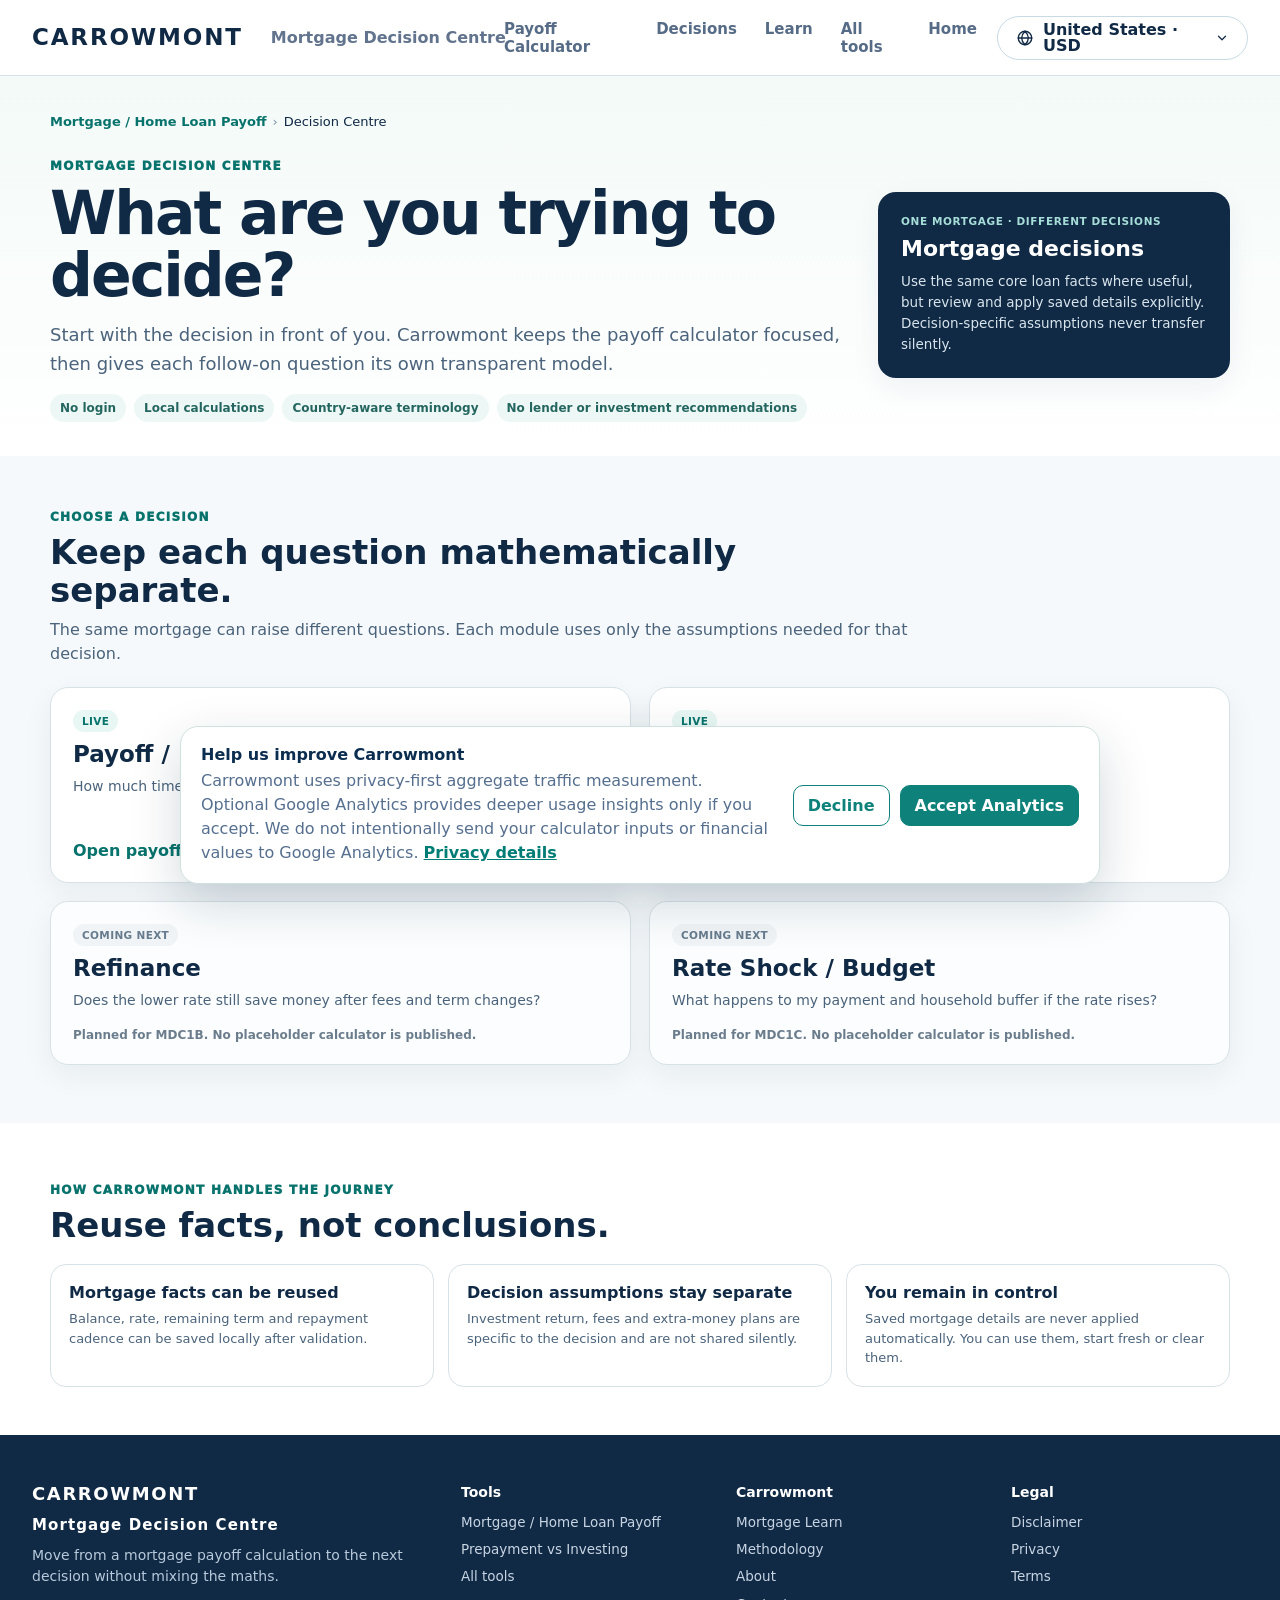
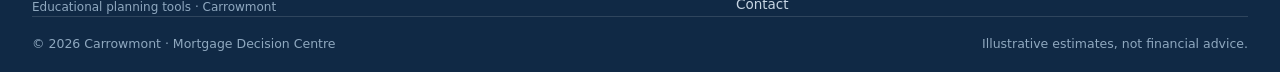
==== commit d52477a5: "seo: connect mortgage decision authority path" ====
--- a/decision-centre.html
+++ b/decision-centre.html
@@ -40,7 +40,7 @@
         <div class="section-title"><p class="eyebrow">CHOOSE A DECISION</p><h2>Keep each question mathematically separate.</h2><p>The same mortgage can raise different questions. Each module uses only the assumptions needed for that decision.</p></div>
         <div class="decision-grid">
           <article class="decision-card"><span class="decision-status">Live</span><h2 id="payoffCardTitle">Payoff / Prepayment</h2><p>How much time and interest can extra payments save?</p><a class="decision-link" href="/mortgage-payoff-calculator/">Open payoff calculator →</a></article>
-          <article class="decision-card"><span class="decision-status">Live</span><h2 id="investCardTitle">Prepay vs Invest</h2><p>Should I use this extra money against the loan or invest it?</p><a class="decision-link" href="prepayment-vs-investing.html">Compare prepayment and investing →</a></article>
+          <article class="decision-card"><span class="decision-status">Live</span><h2 id="investCardTitle">Prepay vs Invest</h2><p>Should I use this extra money against the loan or invest it?</p><a class="decision-link" href="prepayment-vs-investing.html">Compare prepayment and investing →</a><a class="decision-learn-link" data-cm-topic-learn="prepay-vs-invest" href="/mortgage-prepayment-vs-investing.html">Learn the comparison method →</a></article>
           <article class="decision-card planned"><span class="decision-status">Coming next</span><h2 id="refiCardTitle">Refinance / Transfer</h2><p>Does the lower rate still save money after fees and term changes?</p><span class="planned-note">Planned for MDC1B. No placeholder calculator is published.</span></article>
           <article class="decision-card planned"><span class="decision-status">Coming next</span><h2>Rate Shock / Budget</h2><p>What happens to my payment and household buffer if the rate rises?</p><span class="planned-note">Planned for MDC1C. No placeholder calculator is published.</span></article>
         </div>
--- a/decision-centre.css
+++ b/decision-centre.css
@@ -6,7 +6,7 @@
 .family-breadcrumb{font-size:13px;margin-bottom:18px}.family-breadcrumb a{text-decoration:none;color:var(--teal-dark);font-weight:850}.family-breadcrumb span{color:#7890a3;margin:0 6px}
 .decision-question-card{background:#102945;color:#fff;border-radius:18px;padding:23px;box-shadow:var(--shadow)}.decision-question-card strong{display:block;font-size:22px;line-height:1.25}.decision-question-card p{margin:9px 0 0;color:#d8e5ed;line-height:1.55;font-size:13.5px}
 .decision-grid-section{padding:42px 0 58px;background:var(--bg)}
-.decision-grid{display:grid;grid-template-columns:repeat(2,minmax(0,1fr));gap:18px}.decision-card{display:grid;grid-template-rows:auto auto 1fr auto;gap:9px;min-width:0;padding:22px;border:1px solid var(--line);border-radius:18px;background:#fff;box-shadow:var(--shadow)}.decision-card .decision-status{justify-self:start;border-radius:999px;padding:5px 9px;background:#e8f7f3;color:var(--teal-dark);font-size:10.5px;font-weight:900;letter-spacing:.35px;text-transform:uppercase}.decision-card.planned .decision-status{background:#f1f4f6;color:#667b8d}.decision-card h2{margin:0;font-size:23px}.decision-card p{margin:0;color:var(--muted);line-height:1.55;font-size:14px}.decision-card .decision-link{margin-top:8px;text-decoration:none;color:var(--teal-dark);font-weight:900}.decision-card .decision-link:hover{text-decoration:underline}.decision-card.planned{background:#fbfdfe}.decision-card.planned .planned-note{margin-top:8px;color:#6b7d8d;font-weight:800;font-size:12px}
+.decision-grid{display:grid;grid-template-columns:repeat(2,minmax(0,1fr));gap:18px}.decision-card{display:grid;grid-template-rows:auto auto 1fr auto;gap:9px;min-width:0;padding:22px;border:1px solid var(--line);border-radius:18px;background:#fff;box-shadow:var(--shadow)}.decision-card .decision-status{justify-self:start;border-radius:999px;padding:5px 9px;background:#e8f7f3;color:var(--teal-dark);font-size:10.5px;font-weight:900;letter-spacing:.35px;text-transform:uppercase}.decision-card.planned .decision-status{background:#f1f4f6;color:#667b8d}.decision-card h2{margin:0;font-size:23px}.decision-card p{margin:0;color:var(--muted);line-height:1.55;font-size:14px}.decision-card .decision-link{margin-top:8px;text-decoration:none;color:var(--teal-dark);font-weight:900}.decision-card .decision-link:hover{text-decoration:underline}.decision-card .decision-learn-link{display:inline-flex;align-items:center;justify-self:start;margin-top:0;color:#526b82;font-size:12.5px;font-weight:800;line-height:1.35;text-decoration:none}.decision-card .decision-learn-link:hover{color:var(--teal-dark);text-decoration:underline}.decision-card.planned{background:#fbfdfe}.decision-card.planned .planned-note{margin-top:8px;color:#6b7d8d;font-weight:800;font-size:12px}
 .profile-banner{margin-top:22px;border:1px solid #bcded8;background:#f0faf7;border-radius:14px;padding:15px 16px;display:flex;align-items:center;justify-content:space-between;gap:16px}.profile-banner[hidden]{display:none}.profile-banner strong{display:block;font-size:14px}.profile-banner p{margin:4px 0 0;color:var(--muted);font-size:12.5px;line-height:1.45}.profile-banner-actions{display:flex;gap:8px;flex:0 0 auto}
 .decision-principles{padding:48px 0}.principle-grid{display:grid;grid-template-columns:repeat(3,minmax(0,1fr));gap:14px}.principle-card{padding:18px;border:1px solid var(--line);border-radius:16px;background:#fff}.principle-card strong{display:block;margin-bottom:7px}.principle-card p{margin:0;color:var(--muted);line-height:1.5;font-size:13px}
 /* MDC1A calculator */
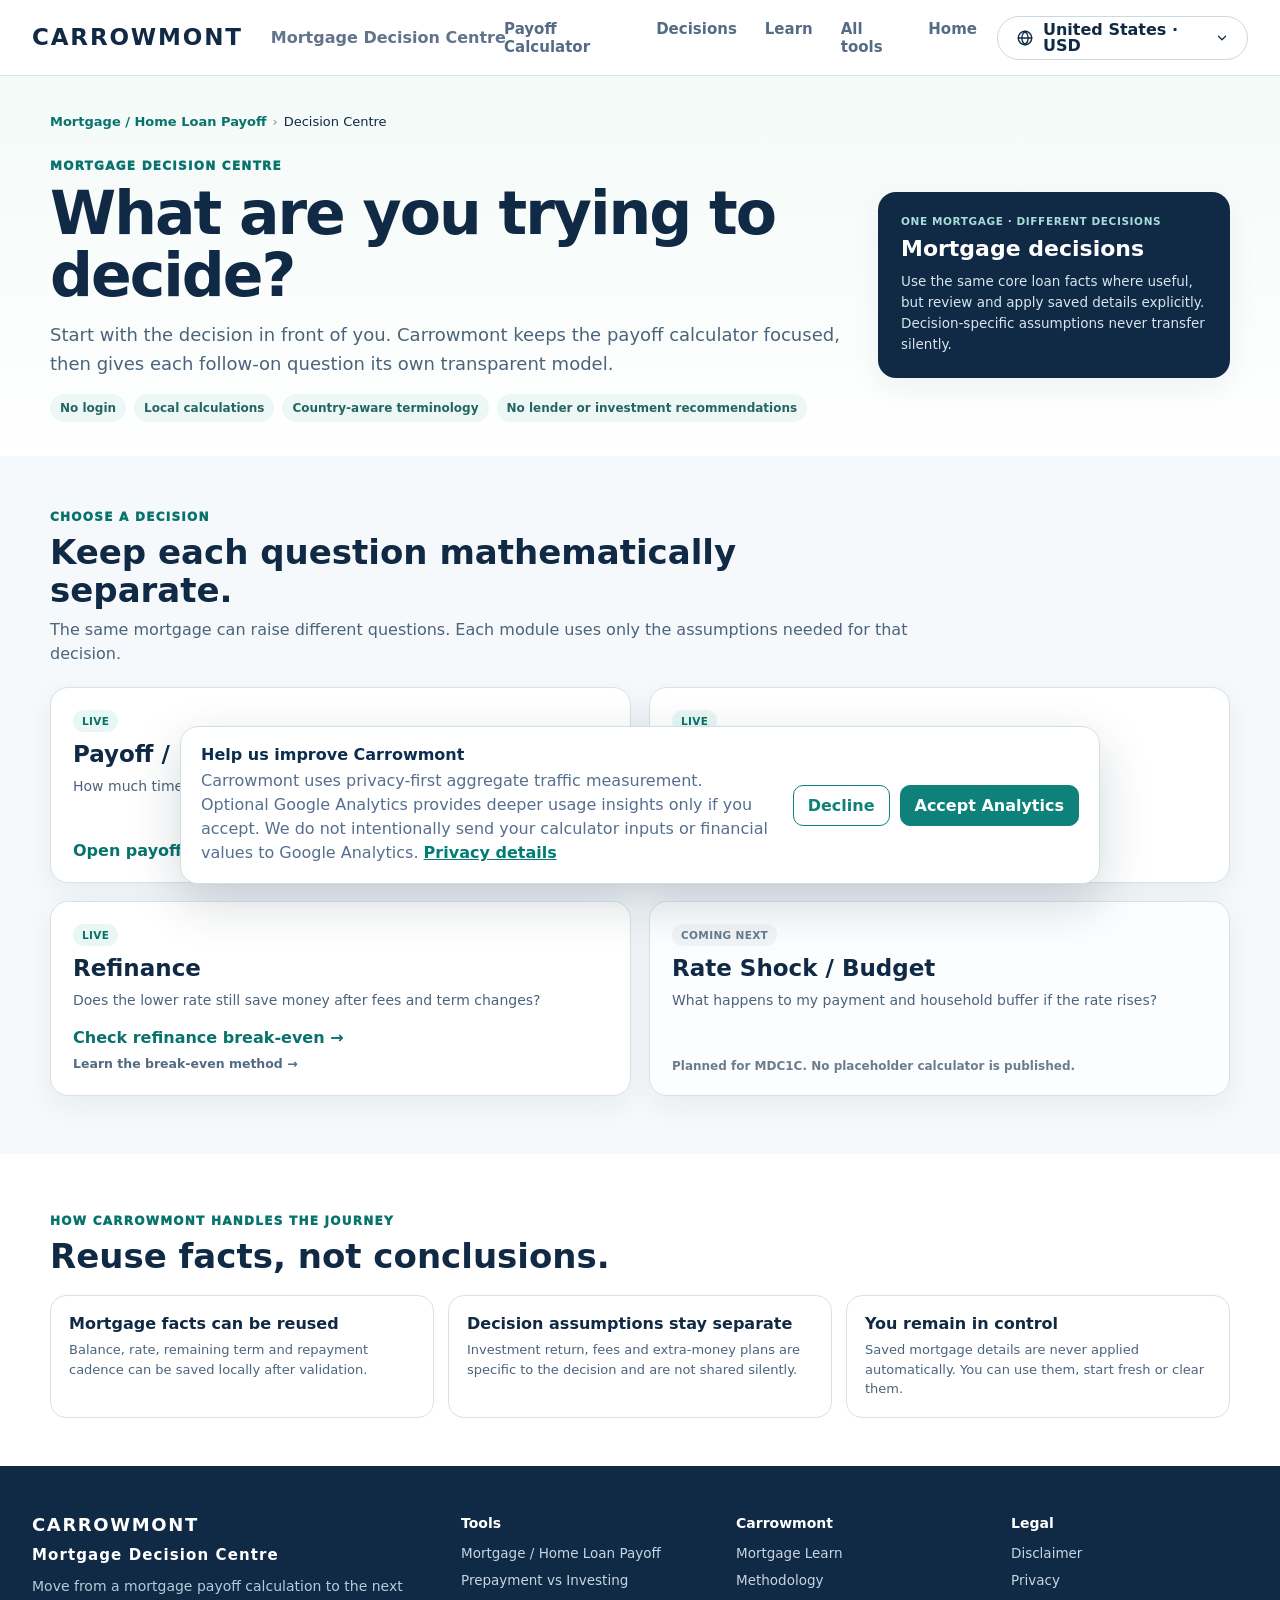
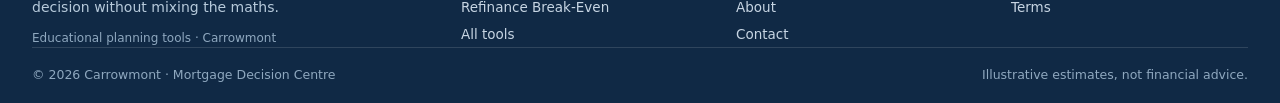
==== commit c50c2f44: "feat: add MDC1B refinance break-even decision tool" ====
--- a/decision-centre.html
+++ b/decision-centre.html
@@ -41,7 +41,7 @@
         <div class="decision-grid">
           <article class="decision-card"><span class="decision-status">Live</span><h2 id="payoffCardTitle">Payoff / Prepayment</h2><p>How much time and interest can extra payments save?</p><a class="decision-link" href="/mortgage-payoff-calculator/">Open payoff calculator →</a></article>
           <article class="decision-card"><span class="decision-status">Live</span><h2 id="investCardTitle">Prepay vs Invest</h2><p>Should I use this extra money against the loan or invest it?</p><a class="decision-link" href="prepayment-vs-investing.html">Compare prepayment and investing →</a><a class="decision-learn-link" data-cm-topic-learn="prepay-vs-invest" href="/mortgage-prepayment-vs-investing.html">Learn the comparison method →</a></article>
-          <article class="decision-card planned"><span class="decision-status">Coming next</span><h2 id="refiCardTitle">Refinance / Transfer</h2><p>Does the lower rate still save money after fees and term changes?</p><span class="planned-note">Planned for MDC1B. No placeholder calculator is published.</span></article>
+          <article class="decision-card"><span class="decision-status">Live</span><h2 id="refiCardTitle">Refinance / Transfer</h2><p>Does the lower rate still save money after fees and term changes?</p><a class="decision-link" href="refinance-break-even.html">Check refinance break-even →</a><a class="decision-learn-link" data-cm-topic-learn="refinance-break-even" href="/mortgage-refinance-break-even.html">Learn the break-even method →</a></article>
           <article class="decision-card planned"><span class="decision-status">Coming next</span><h2>Rate Shock / Budget</h2><p>What happens to my payment and household buffer if the rate rises?</p><span class="planned-note">Planned for MDC1C. No placeholder calculator is published.</span></article>
         </div>
       </div>
@@ -50,7 +50,7 @@
     <section class="decision-principles"><div class="container"><div class="section-title"><p class="eyebrow">HOW CARROWMONT HANDLES THE JOURNEY</p><h2>Reuse facts, not conclusions.</h2></div><div class="principle-grid"><div class="principle-card"><strong>Mortgage facts can be reused</strong><p>Balance, rate, remaining term and repayment cadence can be saved locally after validation.</p></div><div class="principle-card"><strong>Decision assumptions stay separate</strong><p>Investment return, fees and extra-money plans are specific to the decision and are not shared silently.</p></div><div class="principle-card"><strong>You remain in control</strong><p>Saved mortgage details are never applied automatically. You can use them, start fresh or clear them.</p></div></div></div></section>
   </main>
 
-  <footer class="site-footer"><div class="container footer-grid"><div class="footer-brand-block"><a class="footer-wordmark" href="/">CARROWMONT</a><strong class="footer-product-name">Mortgage Decision Centre</strong><p>Move from a mortgage payoff calculation to the next decision without mixing the maths.</p><span class="footer-small">Educational planning tools · Carrowmont</span></div><div class="footer-col"><strong>Tools</strong><a href="/mortgage-payoff-calculator/">Mortgage / Home Loan Payoff</a><a href="prepayment-vs-investing.html">Prepayment vs Investing</a><a href="/tools.html">All tools</a></div><div class="footer-col"><strong>Carrowmont</strong><a href="/learn.html#home-loans">Mortgage Learn</a><a href="/methodology.html">Methodology</a><a href="/about.html">About</a><a href="/contact.html">Contact</a></div><div class="footer-col"><strong>Legal</strong><a href="/disclaimer.html">Disclaimer</a><a href="/privacy.html">Privacy</a><a href="/terms.html">Terms</a></div></div><div class="container footer-bottom"><span>&copy; 2026 Carrowmont · Mortgage Decision Centre</span><span>Illustrative estimates, not financial advice.</span></div></footer>
+  <footer class="site-footer"><div class="container footer-grid"><div class="footer-brand-block"><a class="footer-wordmark" href="/">CARROWMONT</a><strong class="footer-product-name">Mortgage Decision Centre</strong><p>Move from a mortgage payoff calculation to the next decision without mixing the maths.</p><span class="footer-small">Educational planning tools · Carrowmont</span></div><div class="footer-col"><strong>Tools</strong><a href="/mortgage-payoff-calculator/">Mortgage / Home Loan Payoff</a><a href="prepayment-vs-investing.html">Prepayment vs Investing</a><a href="refinance-break-even.html">Refinance Break-Even</a><a href="/tools.html">All tools</a></div><div class="footer-col"><strong>Carrowmont</strong><a href="/learn.html#home-loans">Mortgage Learn</a><a href="/methodology.html">Methodology</a><a href="/about.html">About</a><a href="/contact.html">Contact</a></div><div class="footer-col"><strong>Legal</strong><a href="/disclaimer.html">Disclaimer</a><a href="/privacy.html">Privacy</a><a href="/terms.html">Terms</a></div></div><div class="container footer-bottom"><span>&copy; 2026 Carrowmont · Mortgage Decision Centre</span><span>Illustrative estimates, not financial advice.</span></div></footer>
 
   <script src="locale.js"></script>
   <script src="mortgage-decision-profile.js"></script>
--- a/decision-centre.css
+++ b/decision-centre.css
@@ -16,3 +16,7 @@
 @media(max-width:980px){.decision-hero .hero-inner,.mdc-calculator-layout,.methodology-grid{grid-template-columns:1fr}.decision-grid{grid-template-columns:1fr 1fr}.principle-grid{grid-template-columns:1fr}.mdc-summary-column{grid-template-columns:1fr 1fr}.mdc-hero-result,.mdc-action-card{grid-column:1/-1}}
 @media(max-width:720px){.decision-hero{padding-top:28px}.decision-hero .hero-inner{gap:18px}.decision-hero h1{font-size:39px;letter-spacing:-1.4px}.decision-grid,.mdc-fields,.mdc-mode-grid,.mdc-summary-column,.mdc-value-chart,.decision-links{grid-template-columns:1fr}.profile-banner{align-items:flex-start;flex-direction:column}.profile-banner-actions{width:100%;display:grid;grid-template-columns:1fr 1fr}.mdc-input-card{padding:17px}.mdc-results-grid{grid-template-columns:1fr}.mdc-results-grid>div{border-right:0}.mdc-results-grid>div:nth-last-child(-n+2){border-bottom:1px solid #e1eaed}.mdc-results-grid>div:last-child{border-bottom:0}}
 @media(max-width:390px){.decision-hero h1{font-size:35px}.decision-card,.mdc-input-card,.mdc-summary-card{border-radius:15px}.profile-banner-actions{grid-template-columns:1fr}.mdc-field input,.mdc-field select{font-size:16px}.mdc-hero-value{font-size:30px!important}}
+
+/* MDC1B refinance / balance-transfer break-even - 2026-10-14 */
+.refi-cost-grid{display:grid;grid-template-columns:repeat(2,minmax(0,1fr));gap:10px;margin:12px 0}.refi-cost-grid>div{min-width:0;padding:10px;border:1px solid #e1eaed;border-radius:11px;background:#fbfdfe}.refi-cost-grid span{display:block;font-size:10.5px;line-height:1.35;color:var(--muted);font-weight:850}.refi-cost-grid strong{display:block;margin-top:4px;font-size:15px;overflow-wrap:anywhere}.refinance-warning{border-color:#e5c77f;background:#fff8e9}.refinance-warning strong{display:block;color:#745317;margin-bottom:6px}.refinance-warning p{margin:0;color:#6b5a3a;font-size:12.5px;line-height:1.5}.refinance-warning.strong-warning{border-color:#e4aaa5;background:#fff2f0}.refinance-warning.strong-warning strong{color:#9b2f27}.refinance-warning.strong-warning p{color:#7c3d38}.refi-comparison-table{min-width:820px}.refi-comparison-table th:not(:first-child),.refi-comparison-table td:not(:first-child){text-align:right}.refi-chart-card{border:1px solid var(--line);border-radius:18px;background:#fff;padding:20px;box-shadow:var(--shadow);min-width:0}.refi-chart-head{display:flex;align-items:flex-start;justify-content:space-between;gap:20px}.refi-chart-head strong{display:block;margin-top:4px;font-size:17px;line-height:1.35}.refi-chart-key{display:flex;flex-wrap:wrap;gap:12px;font-size:11px;color:var(--muted);font-weight:750}.refi-chart-key span{display:flex;align-items:center;gap:6px}.refi-key-line,.refi-key-zero{display:inline-block;width:18px;height:3px;border-radius:999px;background:var(--teal)}.refi-key-zero{background:#94a5b2}.refi-advantage-chart{display:block;width:100%;height:auto;min-height:220px;margin-top:14px;overflow:visible}.refi-chart-summary{margin-top:8px;color:var(--muted);font-size:12px;line-height:1.5}.refi-chart-axis{stroke:#b9c7d0;stroke-width:1}.refi-chart-zero{stroke:#738999;stroke-width:1.3;stroke-dasharray:5 5}.refi-chart-path{fill:none;stroke:#0e827a;stroke-width:3;stroke-linecap:round;stroke-linejoin:round}.refi-chart-marker{fill:#0e827a;stroke:#fff;stroke-width:2}.refi-chart-marker.holding{fill:#102945}.refi-chart-label{font:11px Arial,sans-serif;fill:#5e7486}.refi-chart-label.strong{font-weight:700;fill:#20394f}.refi-chart-area{fill:rgba(14,130,122,.08)}
+@media(max-width:720px){.refi-cost-grid{grid-template-columns:1fr}.refi-chart-head{display:grid}.refi-chart-key{justify-content:flex-start}.refi-chart-card{padding:14px}.refi-advantage-chart{min-height:190px}}
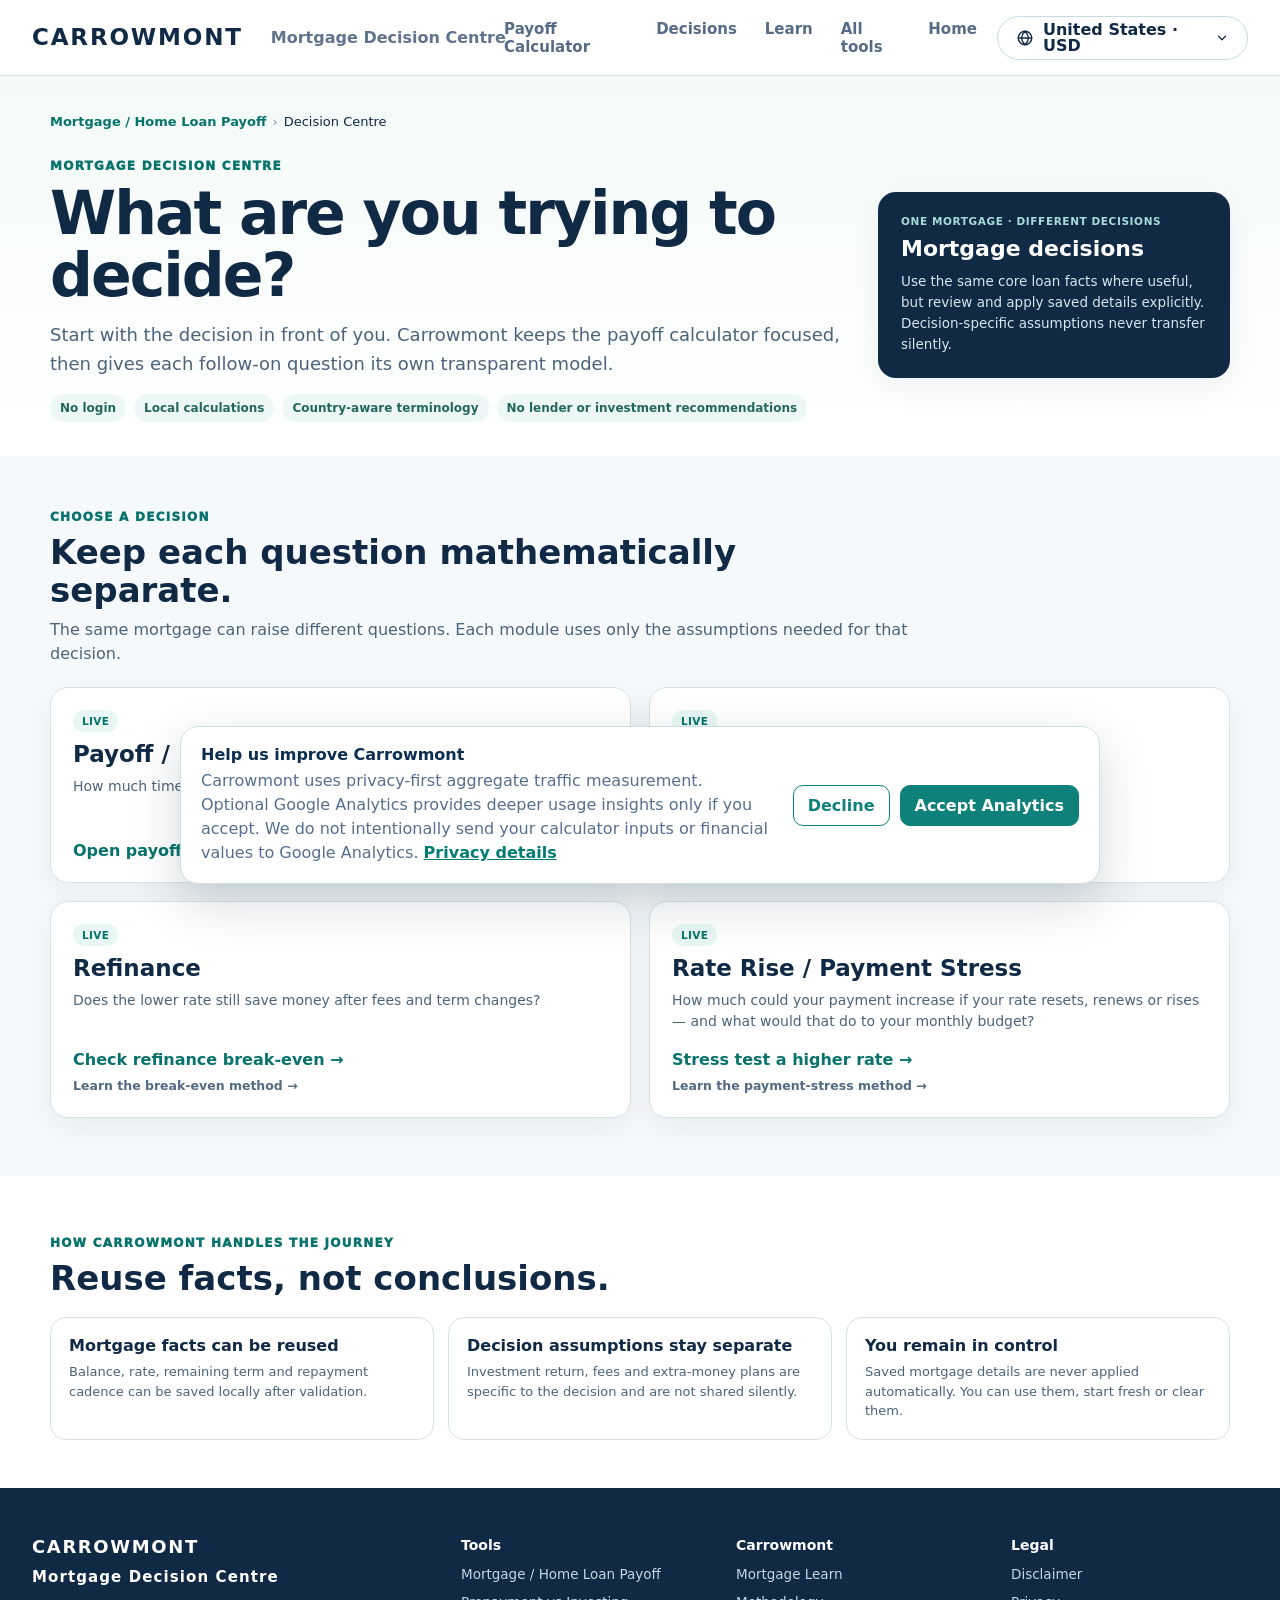
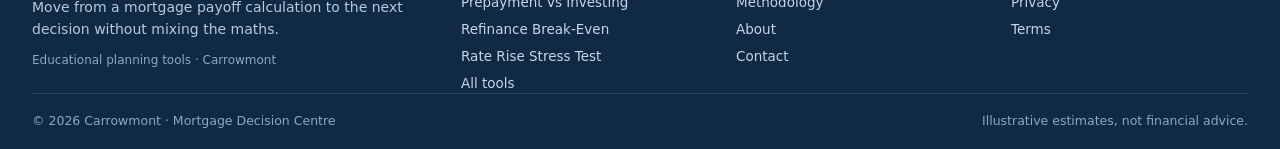
==== commit 220559d7: "feat: add MDC1C mortgage rate-rise stress test" ====
--- a/decision-centre.html
+++ b/decision-centre.html
@@ -42,7 +42,7 @@
           <article class="decision-card"><span class="decision-status">Live</span><h2 id="payoffCardTitle">Payoff / Prepayment</h2><p>How much time and interest can extra payments save?</p><a class="decision-link" href="/mortgage-payoff-calculator/">Open payoff calculator →</a></article>
           <article class="decision-card"><span class="decision-status">Live</span><h2 id="investCardTitle">Prepay vs Invest</h2><p>Should I use this extra money against the loan or invest it?</p><a class="decision-link" href="prepayment-vs-investing.html">Compare prepayment and investing →</a><a class="decision-learn-link" data-cm-topic-learn="prepay-vs-invest" href="/mortgage-prepayment-vs-investing.html">Learn the comparison method →</a></article>
           <article class="decision-card"><span class="decision-status">Live</span><h2 id="refiCardTitle">Refinance / Transfer</h2><p>Does the lower rate still save money after fees and term changes?</p><a class="decision-link" href="refinance-break-even.html">Check refinance break-even →</a><a class="decision-learn-link" data-cm-topic-learn="refinance-break-even" href="/mortgage-refinance-break-even.html">Learn the break-even method →</a></article>
-          <article class="decision-card planned"><span class="decision-status">Coming next</span><h2>Rate Shock / Budget</h2><p>What happens to my payment and household buffer if the rate rises?</p><span class="planned-note">Planned for MDC1C. No placeholder calculator is published.</span></article>
+          <article class="decision-card"><span class="decision-status">Live</span><h2 id="stressCardTitle">Rate Rise / Payment Stress</h2><p>How much could your payment increase if your rate resets, renews or rises — and what would that do to your monthly budget?</p><a class="decision-link" href="rate-rise-stress-test.html">Stress test a higher rate →</a><a class="decision-learn-link" data-cm-topic-learn="rate-rise-stress" href="/mortgage-rate-rise-payment-stress.html">Learn the payment-stress method →</a></article>
         </div>
       </div>
     </section>
@@ -50,7 +50,7 @@
     <section class="decision-principles"><div class="container"><div class="section-title"><p class="eyebrow">HOW CARROWMONT HANDLES THE JOURNEY</p><h2>Reuse facts, not conclusions.</h2></div><div class="principle-grid"><div class="principle-card"><strong>Mortgage facts can be reused</strong><p>Balance, rate, remaining term and repayment cadence can be saved locally after validation.</p></div><div class="principle-card"><strong>Decision assumptions stay separate</strong><p>Investment return, fees and extra-money plans are specific to the decision and are not shared silently.</p></div><div class="principle-card"><strong>You remain in control</strong><p>Saved mortgage details are never applied automatically. You can use them, start fresh or clear them.</p></div></div></div></section>
   </main>
 
-  <footer class="site-footer"><div class="container footer-grid"><div class="footer-brand-block"><a class="footer-wordmark" href="/">CARROWMONT</a><strong class="footer-product-name">Mortgage Decision Centre</strong><p>Move from a mortgage payoff calculation to the next decision without mixing the maths.</p><span class="footer-small">Educational planning tools · Carrowmont</span></div><div class="footer-col"><strong>Tools</strong><a href="/mortgage-payoff-calculator/">Mortgage / Home Loan Payoff</a><a href="prepayment-vs-investing.html">Prepayment vs Investing</a><a href="refinance-break-even.html">Refinance Break-Even</a><a href="/tools.html">All tools</a></div><div class="footer-col"><strong>Carrowmont</strong><a href="/learn.html#home-loans">Mortgage Learn</a><a href="/methodology.html">Methodology</a><a href="/about.html">About</a><a href="/contact.html">Contact</a></div><div class="footer-col"><strong>Legal</strong><a href="/disclaimer.html">Disclaimer</a><a href="/privacy.html">Privacy</a><a href="/terms.html">Terms</a></div></div><div class="container footer-bottom"><span>&copy; 2026 Carrowmont · Mortgage Decision Centre</span><span>Illustrative estimates, not financial advice.</span></div></footer>
+  <footer class="site-footer"><div class="container footer-grid"><div class="footer-brand-block"><a class="footer-wordmark" href="/">CARROWMONT</a><strong class="footer-product-name">Mortgage Decision Centre</strong><p>Move from a mortgage payoff calculation to the next decision without mixing the maths.</p><span class="footer-small">Educational planning tools · Carrowmont</span></div><div class="footer-col"><strong>Tools</strong><a href="/mortgage-payoff-calculator/">Mortgage / Home Loan Payoff</a><a href="prepayment-vs-investing.html">Prepayment vs Investing</a><a href="refinance-break-even.html">Refinance Break-Even</a><a href="rate-rise-stress-test.html">Rate Rise Stress Test</a><a href="/tools.html">All tools</a></div><div class="footer-col"><strong>Carrowmont</strong><a href="/learn.html#home-loans">Mortgage Learn</a><a href="/methodology.html">Methodology</a><a href="/about.html">About</a><a href="/contact.html">Contact</a></div><div class="footer-col"><strong>Legal</strong><a href="/disclaimer.html">Disclaimer</a><a href="/privacy.html">Privacy</a><a href="/terms.html">Terms</a></div></div><div class="container footer-bottom"><span>&copy; 2026 Carrowmont · Mortgage Decision Centre</span><span>Illustrative estimates, not financial advice.</span></div></footer>
 
   <script src="locale.js"></script>
   <script src="mortgage-decision-profile.js"></script>
--- a/decision-centre.css
+++ b/decision-centre.css
@@ -20,3 +20,10 @@
 /* MDC1B refinance / balance-transfer break-even - 2026-10-14 */
 .refi-cost-grid{display:grid;grid-template-columns:repeat(2,minmax(0,1fr));gap:10px;margin:12px 0}.refi-cost-grid>div{min-width:0;padding:10px;border:1px solid #e1eaed;border-radius:11px;background:#fbfdfe}.refi-cost-grid span{display:block;font-size:10.5px;line-height:1.35;color:var(--muted);font-weight:850}.refi-cost-grid strong{display:block;margin-top:4px;font-size:15px;overflow-wrap:anywhere}.refinance-warning{border-color:#e5c77f;background:#fff8e9}.refinance-warning strong{display:block;color:#745317;margin-bottom:6px}.refinance-warning p{margin:0;color:#6b5a3a;font-size:12.5px;line-height:1.5}.refinance-warning.strong-warning{border-color:#e4aaa5;background:#fff2f0}.refinance-warning.strong-warning strong{color:#9b2f27}.refinance-warning.strong-warning p{color:#7c3d38}.refi-comparison-table{min-width:820px}.refi-comparison-table th:not(:first-child),.refi-comparison-table td:not(:first-child){text-align:right}.refi-chart-card{border:1px solid var(--line);border-radius:18px;background:#fff;padding:20px;box-shadow:var(--shadow);min-width:0}.refi-chart-head{display:flex;align-items:flex-start;justify-content:space-between;gap:20px}.refi-chart-head strong{display:block;margin-top:4px;font-size:17px;line-height:1.35}.refi-chart-key{display:flex;flex-wrap:wrap;gap:12px;font-size:11px;color:var(--muted);font-weight:750}.refi-chart-key span{display:flex;align-items:center;gap:6px}.refi-key-line,.refi-key-zero{display:inline-block;width:18px;height:3px;border-radius:999px;background:var(--teal)}.refi-key-zero{background:#94a5b2}.refi-advantage-chart{display:block;width:100%;height:auto;min-height:220px;margin-top:14px;overflow:visible}.refi-chart-summary{margin-top:8px;color:var(--muted);font-size:12px;line-height:1.5}.refi-chart-axis{stroke:#b9c7d0;stroke-width:1}.refi-chart-zero{stroke:#738999;stroke-width:1.3;stroke-dasharray:5 5}.refi-chart-path{fill:none;stroke:#0e827a;stroke-width:3;stroke-linecap:round;stroke-linejoin:round}.refi-chart-marker{fill:#0e827a;stroke:#fff;stroke-width:2}.refi-chart-marker.holding{fill:#102945}.refi-chart-label{font:11px Arial,sans-serif;fill:#5e7486}.refi-chart-label.strong{font-weight:700;fill:#20394f}.refi-chart-area{fill:rgba(14,130,122,.08)}
 @media(max-width:720px){.refi-cost-grid{grid-template-columns:1fr}.refi-chart-head{display:grid}.refi-chart-key{justify-content:flex-start}.refi-chart-card{padding:14px}.refi-advantage-chart{min-height:190px}}
+
+/* MDC1C Mortgage Rate Rise & Payment Stress Test */
+.stress-profile-actions{flex-wrap:wrap}.stress-profile-actions .btn{white-space:nowrap}.stress-override-check{margin-top:14px}.stress-assumption-note{grid-column:1/-1;border:1px solid #dce5e8;border-radius:12px;padding:11px 12px;background:#fbfdfe;display:grid;gap:4px}.stress-assumption-note strong{font-size:12px;color:#334d66}.stress-assumption-note span{font-size:11.5px;line-height:1.45;color:var(--muted)}
+.stress-reset-grid{display:grid;grid-template-columns:repeat(2,minmax(0,1fr));gap:10px;margin:12px 0}.stress-reset-grid>div{min-width:0;padding:10px;border:1px solid #e1eaed;border-radius:11px;background:#fbfdfe}.stress-reset-grid span{display:block;font-size:10.5px;line-height:1.35;color:var(--muted);font-weight:850}.stress-reset-grid strong{display:block;margin-top:4px;font-size:15px;overflow-wrap:anywhere}.stress-budget-card[data-state="shortfall"]{border-color:#e4aaa5;background:#fff4f2}.stress-budget-card[data-state="shortfall"]>strong{color:#9b2f27}.stress-budget-card[data-state="surplus"]{border-color:#b9dcd7;background:#f4fbf9}.stress-budget-card[data-state="break-even"]{border-color:#ead7a5;background:#fffaf0}
+.stress-table{min-width:940px}.stress-table th:not(:first-child),.stress-table td:not(:first-child){text-align:right}.stress-table tr.custom-row td{background:#eef8f6;font-weight:800}.stress-table tr.baseline-row td{background:#f7fafb}.stress-table-foot{font-size:11.5px;color:var(--muted);margin:9px 2px 0}
+.stress-chart-card{border:1px solid var(--line);border-radius:18px;background:#fff;padding:20px;box-shadow:var(--shadow);min-width:0;margin-top:18px}.stress-key-budget{display:inline-block;width:18px;height:3px;border-radius:999px;background:#102945}.stress-payment-chart{display:block;width:100%;height:auto;min-height:230px;margin-top:14px;overflow:visible}.stress-chart-axis{stroke:#b9c7d0;stroke-width:1}.stress-chart-path{fill:none;stroke:#0e827a;stroke-width:3;stroke-linecap:round;stroke-linejoin:round}.stress-chart-point{fill:#0e827a;stroke:#fff;stroke-width:2}.stress-chart-point.custom{fill:#102945}.stress-chart-budget{stroke:#102945;stroke-width:1.6;stroke-dasharray:6 5}.stress-chart-label{font:11px Arial,sans-serif;fill:#5e7486}.stress-chart-label.strong{font-weight:700;fill:#20394f}.stress-chart-grid{stroke:#e5ecef;stroke-width:1}.stress-chart-area{fill:rgba(14,130,122,.07)}
+@media(max-width:720px){.stress-reset-grid{grid-template-columns:1fr}.stress-chart-card{padding:14px}.stress-payment-chart{min-height:190px}.stress-profile-actions{width:100%;display:grid;grid-template-columns:1fr}.stress-profile-actions .btn{width:100%}}
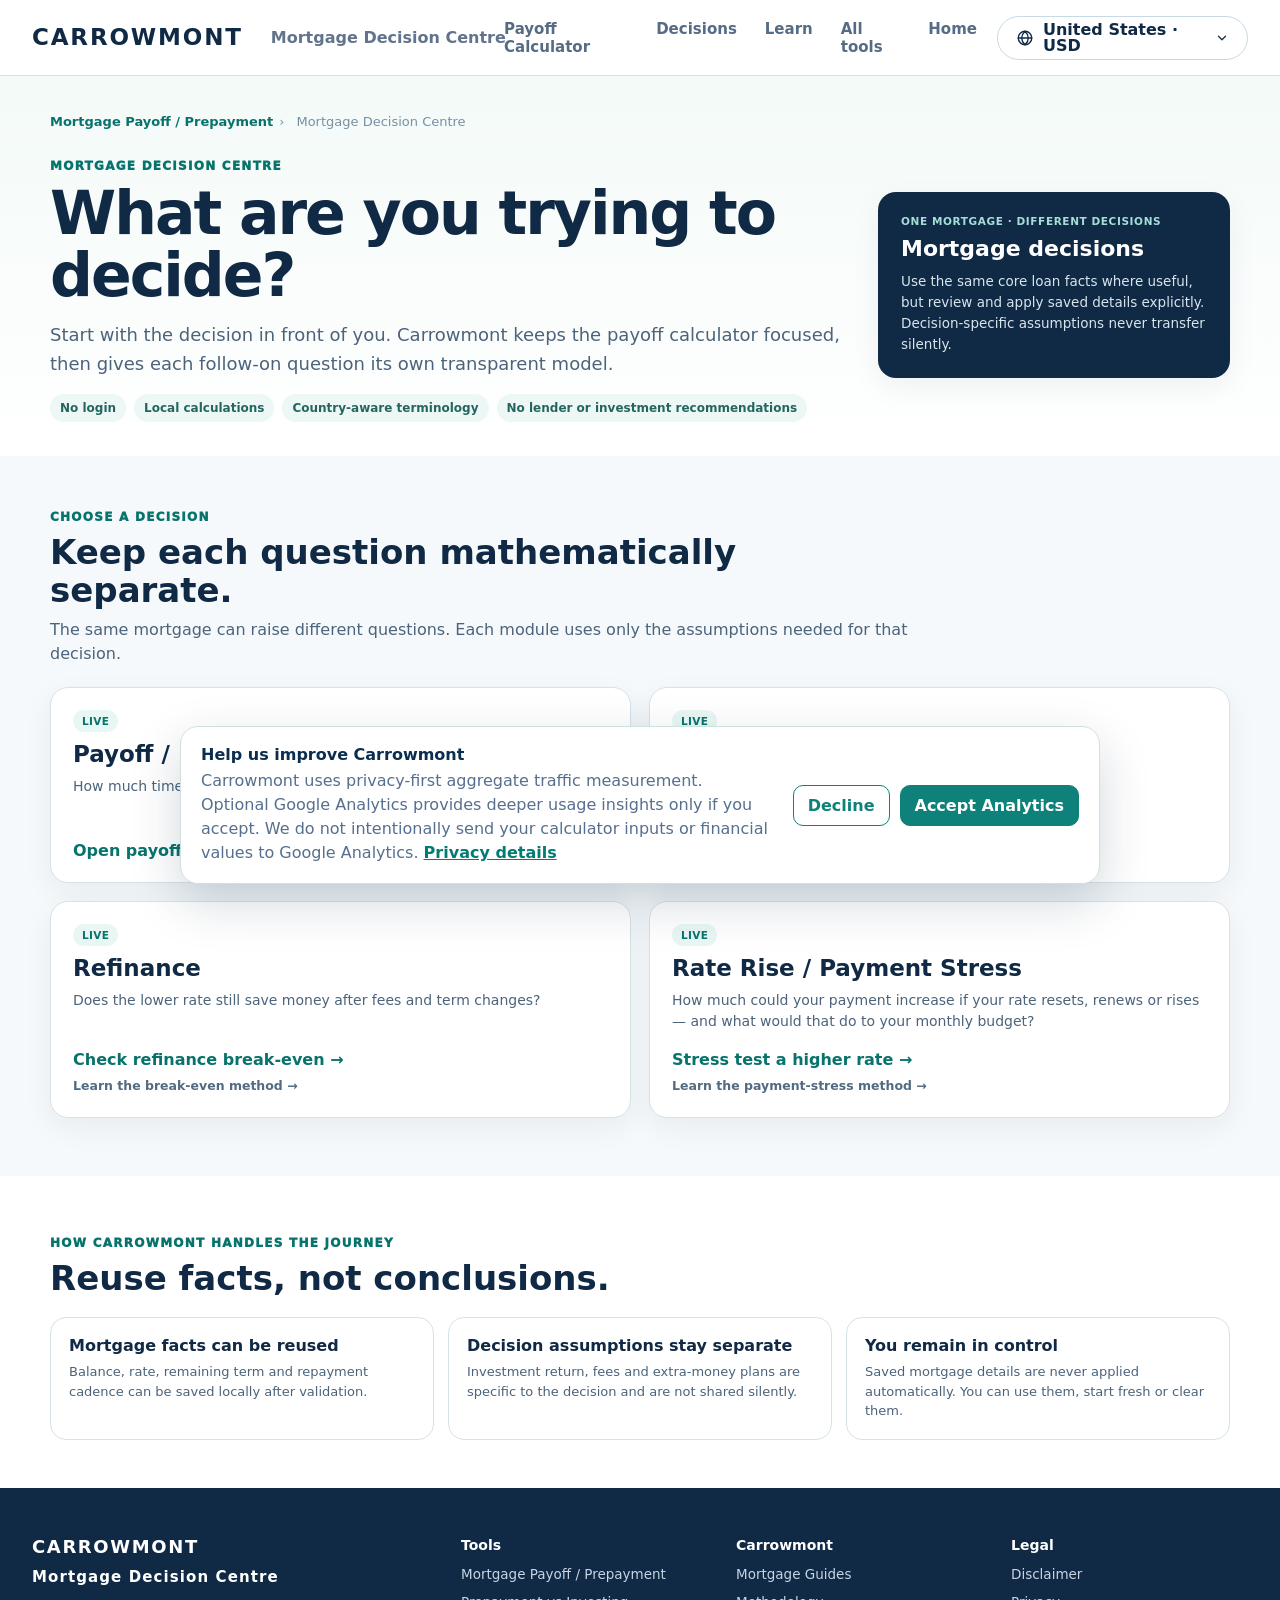
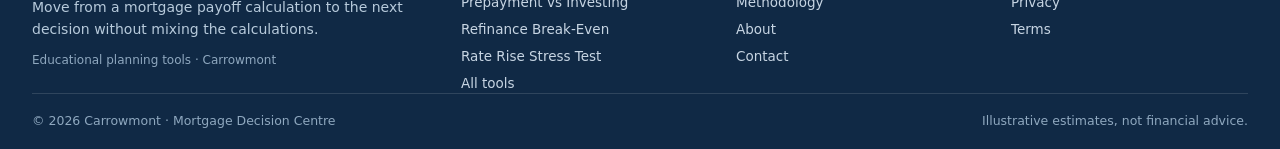
==== commit 815c5539: "fix: localize mortgage family wording and shared-plan controls" ====
--- a/decision-centre.html
+++ b/decision-centre.html
@@ -14,7 +14,7 @@
 <body>
   <header class="site-header">
     <div class="container header-inner">
-      <div class="brand-cluster"><a class="brand carrowmont-brand" href="/" aria-label="Carrowmont home"><span class="brand-wordmark">CARROWMONT</span></a><span class="brand-divider" aria-hidden="true"></span><a class="product-label" id="productLabel" href="/mortgage-payoff-calculator/decision-centre.html">Mortgage Decision Centre</a></div>
+      <div class="brand-cluster"><a class="brand carrowmont-brand" href="/" aria-label="Carrowmont home"><span class="brand-wordmark">CARROWMONT</span></a><span class="brand-divider" aria-hidden="true"></span><a class="product-label" id="productLabel" data-mortgage-copy="familyName" href="/mortgage-payoff-calculator/decision-centre.html">Mortgage Decision Centre</a></div>
       <div class="header-actions">
         <nav class="top-nav" aria-label="Primary navigation"><a href="/mortgage-payoff-calculator/">Payoff Calculator</a><a href="#decisions">Decisions</a><a href="/learn.html#home-loans">Learn</a><a href="/tools.html">All tools</a><a href="/">Home</a></nav>
         <details class="locale-menu" id="localeMenu"><summary id="localeSummary" aria-label="Choose country and currency"><span class="locale-globe" aria-hidden="true"><svg viewBox="0 0 24 24"><circle cx="12" cy="12" r="9"/><path d="M3 12h18M12 3c3 3 4.5 6 4.5 9S15 18 12 21c-3-3-4.5-6-4.5-9S9 6 12 3z"/></svg></span><span id="localeCurrent">India · INR</span><span class="locale-chevron" aria-hidden="true"><svg viewBox="0 0 24 24"><path d="M6 9l6 6 6-6"/></svg></span></summary><div class="locale-popover"><h3>Country &amp; currency</h3><p>Choose the context that makes the numbers easiest to understand.</p><label>Country / region<select id="regionSelect"></select></label><label>Currency<select id="currencySelect"></select></label><div class="locale-note"><strong>Important:</strong> country changes familiar wording; currency changes display only. Carrowmont does not perform FX conversion.</div><button class="btn btn-primary btn-small" id="localeDone" type="button">Done</button></div></details>
@@ -26,18 +26,18 @@
   <main>
     <section class="decision-hero">
       <div class="container">
-        <div class="family-breadcrumb"><a href="/mortgage-payoff-calculator/">Mortgage / Home Loan Payoff</a><span>›</span>Decision Centre</div>
+        <div class="family-breadcrumb"><a data-mortgage-copy="payoffFamilyLabel" href="/mortgage-payoff-calculator/">Mortgage / Home Loan Payoff</a><span>›</span><span data-mortgage-copy="familyName">Decision Centre</span></div>
         <div class="hero-inner">
-          <div><p class="eyebrow">MORTGAGE DECISION CENTRE</p><h1>What are you trying to decide?</h1><p class="hero-copy">Start with the decision in front of you. Carrowmont keeps the payoff calculator focused, then gives each follow-on question its own transparent model.</p><div class="chips" style="margin-top:16px"><span>No login</span><span>Local calculations</span><span>Country-aware terminology</span><span>No lender or investment recommendations</span></div></div>
-          <aside class="decision-question-card"><span class="result-kicker">ONE MORTGAGE · DIFFERENT DECISIONS</span><strong id="hubIdentity">Mortgage / Home Loan decisions</strong><p>Use the same core loan facts where useful, but review and apply saved details explicitly. Decision-specific assumptions never transfer silently.</p></aside>
+          <div><p class="eyebrow" data-mortgage-copy="familyEyebrow">MORTGAGE DECISION CENTRE</p><h1>What are you trying to decide?</h1><p class="hero-copy">Start with the decision in front of you. Carrowmont keeps the payoff calculator focused, then gives each follow-on question its own transparent model.</p><div class="chips" style="margin-top:16px"><span>No login</span><span>Local calculations</span><span>Country-aware terminology</span><span>No lender or investment recommendations</span></div></div>
+          <aside class="decision-question-card"><span class="result-kicker" data-mortgage-copy="oneLoan">ONE MORTGAGE · DIFFERENT DECISIONS</span><strong id="hubIdentity">Mortgage / Home Loan decisions</strong><p>Use the same core loan facts where useful, but review and apply saved details explicitly. Decision-specific assumptions never transfer silently.</p></aside>
         </div>
-        <div class="profile-banner" id="profileBanner" hidden><div><strong>Saved mortgage details are available in this browser.</strong><p id="profileSummary">You can review them when you open a live decision tool.</p></div><div class="profile-banner-actions"><a class="btn btn-secondary btn-small" href="prepayment-vs-investing.html">Open Prepay vs Invest</a><button class="btn btn-secondary btn-small" id="clearProfileBtn" type="button">Clear saved details</button></div></div>
+        <div class="profile-banner" id="profileBanner" hidden><div><strong data-mortgage-copy="hubSavedDetails">Saved mortgage details are available in this browser.</strong><p id="profileSummary">You can review them when you open a live decision tool.</p></div><div class="profile-banner-actions"><a class="btn btn-secondary btn-small" href="prepayment-vs-investing.html">Open Prepay vs Invest</a><button class="btn btn-secondary btn-small" id="clearProfileBtn" type="button">Clear saved details</button></div></div>
       </div>
     </section>
 
     <section class="decision-grid-section" id="decisions">
       <div class="container">
-        <div class="section-title"><p class="eyebrow">CHOOSE A DECISION</p><h2>Keep each question mathematically separate.</h2><p>The same mortgage can raise different questions. Each module uses only the assumptions needed for that decision.</p></div>
+        <div class="section-title"><p class="eyebrow">CHOOSE A DECISION</p><h2>Keep each question mathematically separate.</h2><p data-mortgage-copy="hubSameLoan">The same mortgage can raise different questions. Each module uses only the assumptions needed for that decision.</p></div>
         <div class="decision-grid">
           <article class="decision-card"><span class="decision-status">Live</span><h2 id="payoffCardTitle">Payoff / Prepayment</h2><p>How much time and interest can extra payments save?</p><a class="decision-link" href="/mortgage-payoff-calculator/">Open payoff calculator →</a></article>
           <article class="decision-card"><span class="decision-status">Live</span><h2 id="investCardTitle">Prepay vs Invest</h2><p>Should I use this extra money against the loan or invest it?</p><a class="decision-link" href="prepayment-vs-investing.html">Compare prepayment and investing →</a><a class="decision-learn-link" data-cm-topic-learn="prepay-vs-invest" href="/mortgage-prepayment-vs-investing.html">Learn the comparison method →</a></article>
@@ -47,10 +47,10 @@
       </div>
     </section>
 
-    <section class="decision-principles"><div class="container"><div class="section-title"><p class="eyebrow">HOW CARROWMONT HANDLES THE JOURNEY</p><h2>Reuse facts, not conclusions.</h2></div><div class="principle-grid"><div class="principle-card"><strong>Mortgage facts can be reused</strong><p>Balance, rate, remaining term and repayment cadence can be saved locally after validation.</p></div><div class="principle-card"><strong>Decision assumptions stay separate</strong><p>Investment return, fees and extra-money plans are specific to the decision and are not shared silently.</p></div><div class="principle-card"><strong>You remain in control</strong><p>Saved mortgage details are never applied automatically. You can use them, start fresh or clear them.</p></div></div></div></section>
+    <section class="decision-principles"><div class="container"><div class="section-title"><p class="eyebrow">HOW CARROWMONT HANDLES THE JOURNEY</p><h2>Reuse facts, not conclusions.</h2></div><div class="principle-grid"><div class="principle-card"><strong data-mortgage-copy="hubFactsReuse">Mortgage facts can be reused</strong><p>Balance, rate, remaining term and repayment cadence can be saved locally after validation.</p></div><div class="principle-card"><strong>Decision assumptions stay separate</strong><p>Investment return, fees and extra-money plans are specific to the decision and are not shared silently.</p></div><div class="principle-card"><strong>You remain in control</strong><p data-mortgage-copy="hubSavedControl">Saved mortgage details are never applied automatically. You can use them, start fresh or clear them.</p></div></div></div></section>
   </main>
 
-  <footer class="site-footer"><div class="container footer-grid"><div class="footer-brand-block"><a class="footer-wordmark" href="/">CARROWMONT</a><strong class="footer-product-name">Mortgage Decision Centre</strong><p>Move from a mortgage payoff calculation to the next decision without mixing the maths.</p><span class="footer-small">Educational planning tools · Carrowmont</span></div><div class="footer-col"><strong>Tools</strong><a href="/mortgage-payoff-calculator/">Mortgage / Home Loan Payoff</a><a href="prepayment-vs-investing.html">Prepayment vs Investing</a><a href="refinance-break-even.html">Refinance Break-Even</a><a href="rate-rise-stress-test.html">Rate Rise Stress Test</a><a href="/tools.html">All tools</a></div><div class="footer-col"><strong>Carrowmont</strong><a href="/learn.html#home-loans">Mortgage Learn</a><a href="/methodology.html">Methodology</a><a href="/about.html">About</a><a href="/contact.html">Contact</a></div><div class="footer-col"><strong>Legal</strong><a href="/disclaimer.html">Disclaimer</a><a href="/privacy.html">Privacy</a><a href="/terms.html">Terms</a></div></div><div class="container footer-bottom"><span>&copy; 2026 Carrowmont · Mortgage Decision Centre</span><span>Illustrative estimates, not financial advice.</span></div></footer>
+  <footer class="site-footer"><div class="container footer-grid"><div class="footer-brand-block"><a class="footer-wordmark" href="/">CARROWMONT</a><strong class="footer-product-name" data-mortgage-copy="familyName">Mortgage Decision Centre</strong><p data-mortgage-copy="hubFooterDescription">Move from a mortgage payoff calculation to the next decision without mixing the maths.</p><span class="footer-small">Educational planning tools · Carrowmont</span></div><div class="footer-col"><strong>Tools</strong><a data-mortgage-copy="payoffFamilyLabel" href="/mortgage-payoff-calculator/">Mortgage / Home Loan Payoff</a><a href="prepayment-vs-investing.html">Prepayment vs Investing</a><a href="refinance-break-even.html">Refinance Break-Even</a><a href="rate-rise-stress-test.html">Rate Rise Stress Test</a><a href="/tools.html">All tools</a></div><div class="footer-col"><strong>Carrowmont</strong><a data-mortgage-copy="learnLabel" href="/learn.html#home-loans">Mortgage Learn</a><a href="/methodology.html">Methodology</a><a href="/about.html">About</a><a href="/contact.html">Contact</a></div><div class="footer-col"><strong>Legal</strong><a href="/disclaimer.html">Disclaimer</a><a href="/privacy.html">Privacy</a><a href="/terms.html">Terms</a></div></div><div class="container footer-bottom"><span>&copy; 2026 Carrowmont · <span data-mortgage-copy="familyName">Mortgage Decision Centre</span></span><span>Illustrative estimates, not financial advice.</span></div></footer>
 
   <script src="locale.js"></script>
   <script src="mortgage-decision-profile.js"></script>
--- a/styles.css
+++ b/styles.css
@@ -165,3 +165,4 @@
 .decision-centre-cta-card .btn{width:100%;margin-bottom:8px}
 .decision-centre-link{display:block;text-align:center;color:#08756d;font-weight:900;text-decoration:none;font-size:13px}
 .decision-centre-link:hover{text-decoration:underline}
+.shared-plan-status{margin:6px 0 0;color:var(--muted);font-size:12px;line-height:1.45;max-width:620px}
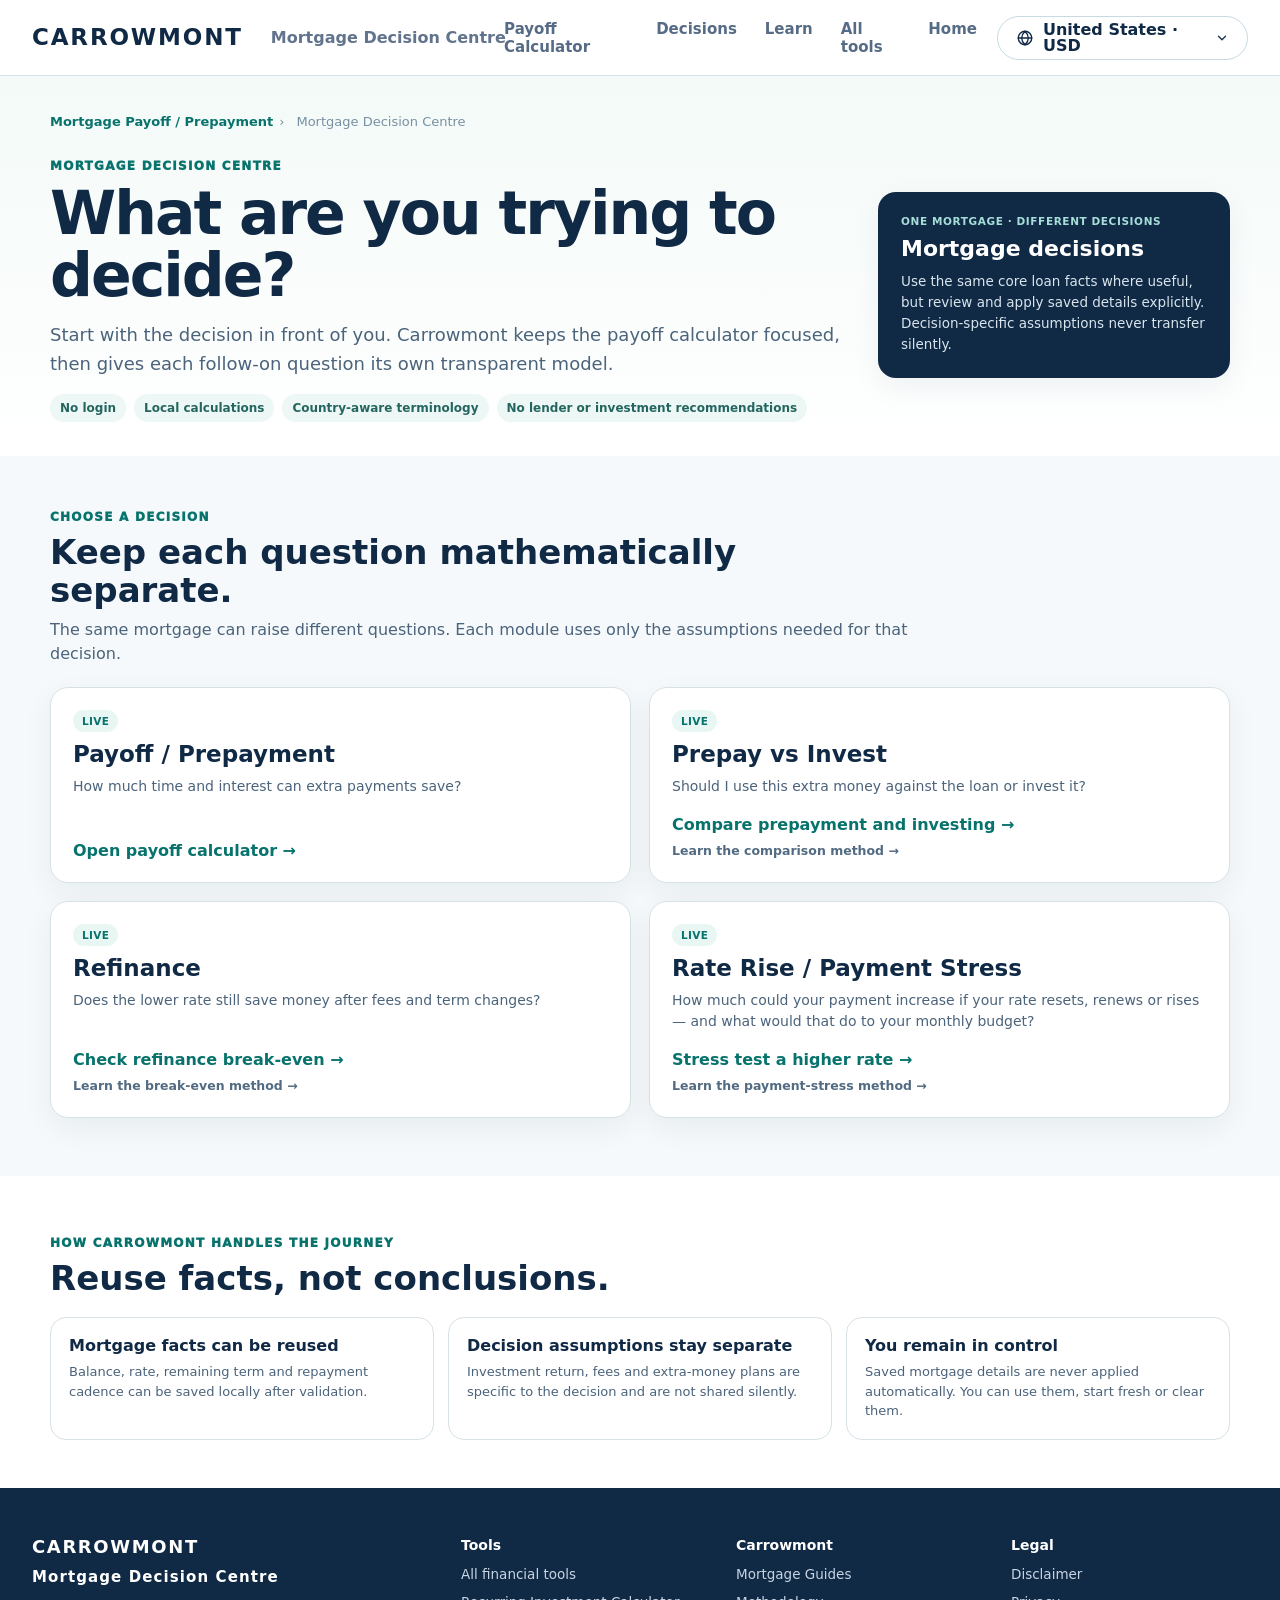
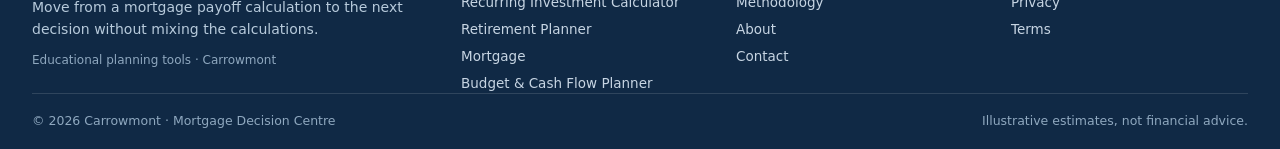
==== commit 5d63a519: "fix: refresh Cloudflare Web Analytics token" ====
--- a/decision-centre.html
+++ b/decision-centre.html
@@ -55,6 +55,6 @@
   <script src="locale.js"></script>
   <script src="mortgage-decision-profile.js"></script>
   <script src="decision-centre.js"></script>
-  <script src="analytics.js" data-carrowmont-tool="mortgage-decision-centre"></script>
+  <script src="analytics.js?v=20261031-cfwa1" data-carrowmont-tool="mortgage-decision-centre"></script>
 </body>
 </html>
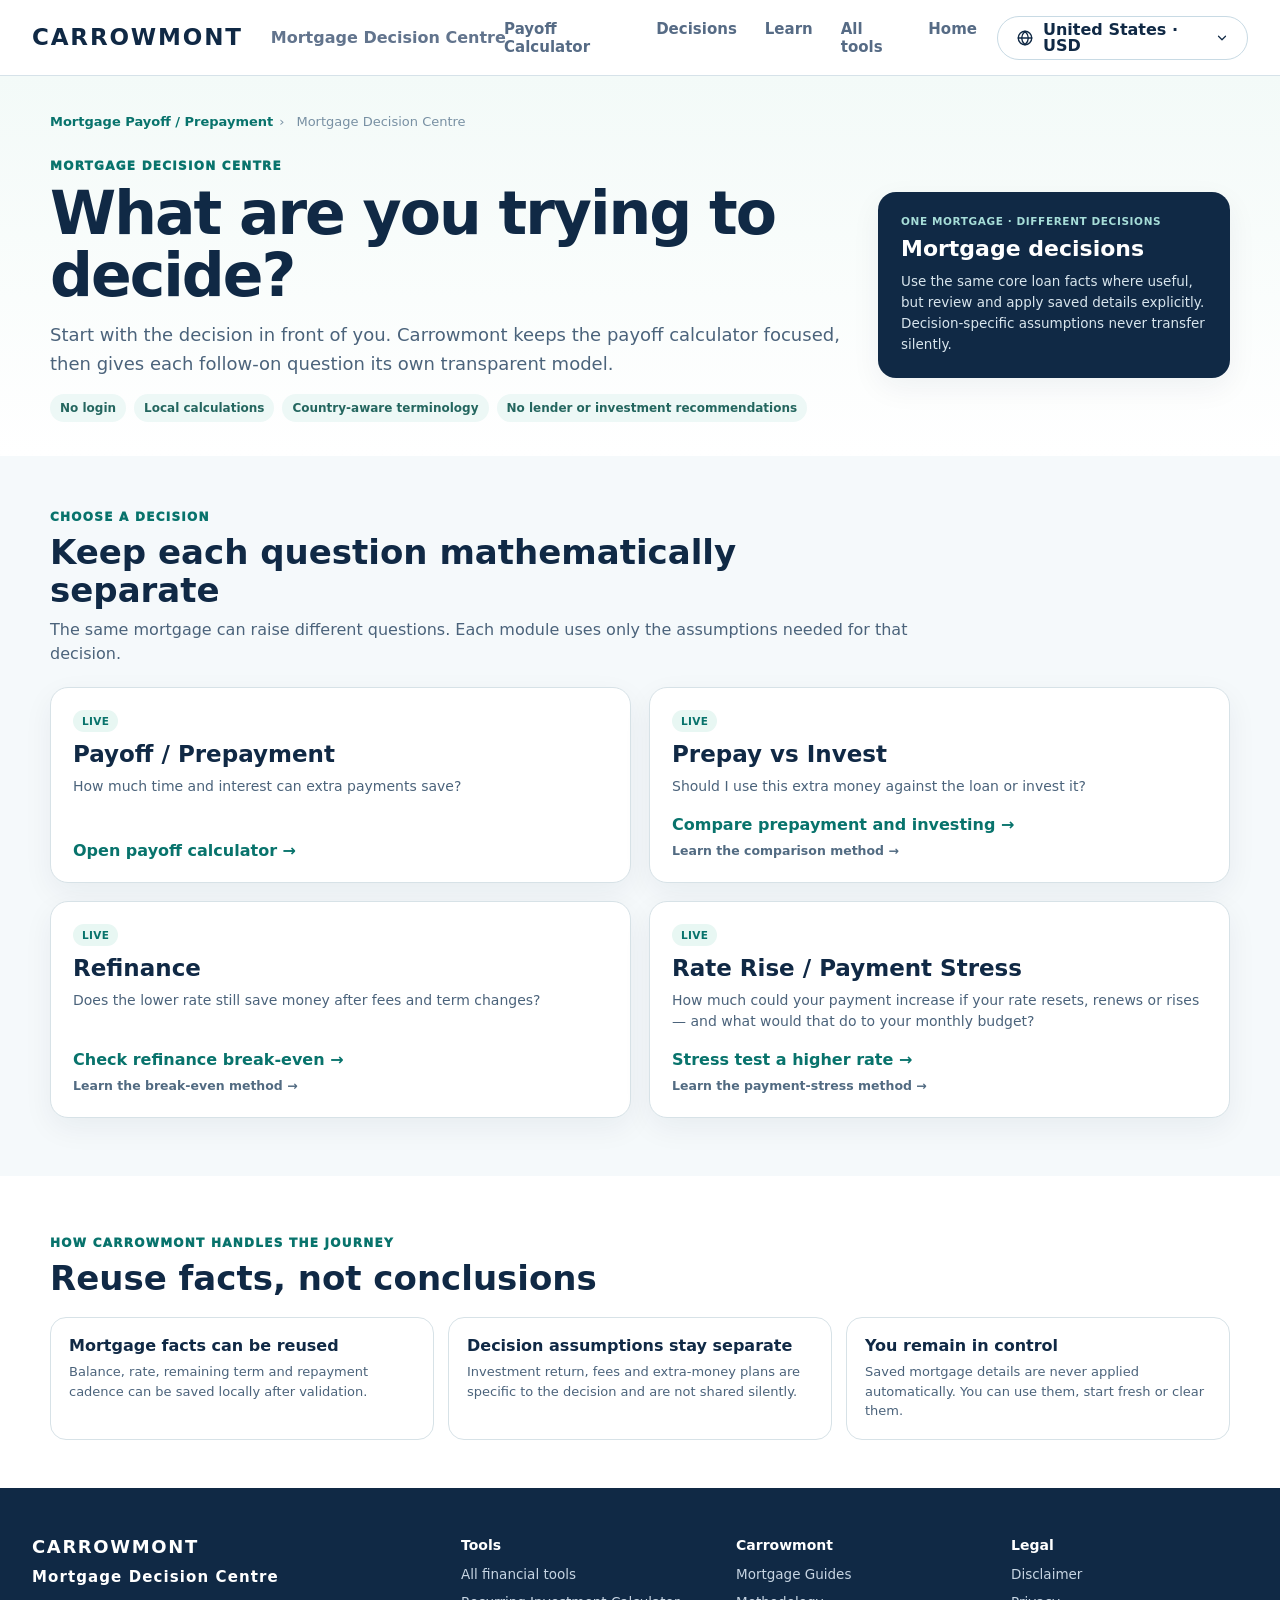
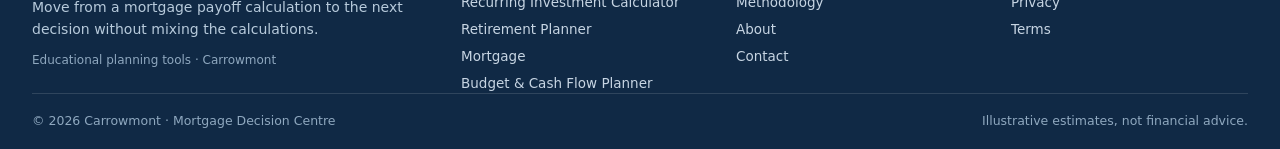
==== commit af39412c: "Apply Carrowmont display-headline punctuation standard and Draw C PWA startup" ====
--- a/decision-centre.html
+++ b/decision-centre.html
@@ -37,7 +37,7 @@
 
     <section class="decision-grid-section" id="decisions">
       <div class="container">
-        <div class="section-title"><p class="eyebrow">CHOOSE A DECISION</p><h2>Keep each question mathematically separate.</h2><p data-mortgage-copy="hubSameLoan">The same mortgage can raise different questions. Each module uses only the assumptions needed for that decision.</p></div>
+        <div class="section-title"><p class="eyebrow">CHOOSE A DECISION</p><h2>Keep each question mathematically separate</h2><p data-mortgage-copy="hubSameLoan">The same mortgage can raise different questions. Each module uses only the assumptions needed for that decision.</p></div>
         <div class="decision-grid">
           <article class="decision-card"><span class="decision-status">Live</span><h2 id="payoffCardTitle">Payoff / Prepayment</h2><p>How much time and interest can extra payments save?</p><a class="decision-link" href="/mortgage-payoff-calculator/">Open payoff calculator →</a></article>
           <article class="decision-card"><span class="decision-status">Live</span><h2 id="investCardTitle">Prepay vs Invest</h2><p>Should I use this extra money against the loan or invest it?</p><a class="decision-link" href="prepayment-vs-investing.html">Compare prepayment and investing →</a><a class="decision-learn-link" data-cm-topic-learn="prepay-vs-invest" href="/mortgage-prepayment-vs-investing.html">Learn the comparison method →</a></article>
@@ -47,7 +47,7 @@
       </div>
     </section>
 
-    <section class="decision-principles"><div class="container"><div class="section-title"><p class="eyebrow">HOW CARROWMONT HANDLES THE JOURNEY</p><h2>Reuse facts, not conclusions.</h2></div><div class="principle-grid"><div class="principle-card"><strong data-mortgage-copy="hubFactsReuse">Mortgage facts can be reused</strong><p>Balance, rate, remaining term and repayment cadence can be saved locally after validation.</p></div><div class="principle-card"><strong>Decision assumptions stay separate</strong><p>Investment return, fees and extra-money plans are specific to the decision and are not shared silently.</p></div><div class="principle-card"><strong>You remain in control</strong><p data-mortgage-copy="hubSavedControl">Saved mortgage details are never applied automatically. You can use them, start fresh or clear them.</p></div></div></div></section>
+    <section class="decision-principles"><div class="container"><div class="section-title"><p class="eyebrow">HOW CARROWMONT HANDLES THE JOURNEY</p><h2>Reuse facts, not conclusions</h2></div><div class="principle-grid"><div class="principle-card"><strong data-mortgage-copy="hubFactsReuse">Mortgage facts can be reused</strong><p>Balance, rate, remaining term and repayment cadence can be saved locally after validation.</p></div><div class="principle-card"><strong>Decision assumptions stay separate</strong><p>Investment return, fees and extra-money plans are specific to the decision and are not shared silently.</p></div><div class="principle-card"><strong>You remain in control</strong><p data-mortgage-copy="hubSavedControl">Saved mortgage details are never applied automatically. You can use them, start fresh or clear them.</p></div></div></div></section>
   </main>
 
   <footer class="site-footer"><div class="container footer-grid"><div class="footer-brand-block"><a class="footer-wordmark" href="/">CARROWMONT</a><strong class="footer-product-name" data-mortgage-copy="familyName">Mortgage Decision Centre</strong><p data-mortgage-copy="hubFooterDescription">Move from a mortgage payoff calculation to the next decision without mixing the maths.</p><span class="footer-small">Educational planning tools · Carrowmont</span></div><div class="footer-col"><strong>Tools</strong><a data-mortgage-copy="payoffFamilyLabel" href="/mortgage-payoff-calculator/">Mortgage / Home Loan Payoff</a><a href="prepayment-vs-investing.html">Prepayment vs Investing</a><a href="refinance-break-even.html">Refinance Break-Even</a><a href="rate-rise-stress-test.html">Rate Rise Stress Test</a><a href="/tools.html">All tools</a></div><div class="footer-col"><strong>Carrowmont</strong><a data-mortgage-copy="learnLabel" href="/learn.html#home-loans">Mortgage Learn</a><a href="/methodology.html">Methodology</a><a href="/about.html">About</a><a href="/contact.html">Contact</a></div><div class="footer-col"><strong>Legal</strong><a href="/disclaimer.html">Disclaimer</a><a href="/privacy.html">Privacy</a><a href="/terms.html">Terms</a></div></div><div class="container footer-bottom"><span>&copy; 2026 Carrowmont · <span data-mortgage-copy="familyName">Mortgage Decision Centre</span></span><span>Illustrative estimates, not financial advice.</span></div></footer>
--- a/styles.css
+++ b/styles.css
@@ -166,3 +166,7 @@
 .decision-centre-link{display:block;text-align:center;color:#08756d;font-weight:900;text-decoration:none;font-size:13px}
 .decision-centre-link:hover{text-decoration:underline}
 .shared-plan-status{margin:6px 0 0;color:var(--muted);font-size:12px;line-height:1.45;max-width:620px}
+
+/* FRE8K: composite controls must match adjacent standalone controls exactly. */
+.money-input,.input-suffix{height:42px;min-height:42px}
+.money-input input,.input-suffix input{height:40px;min-height:40px}
--- a/decision-centre.css
+++ b/decision-centre.css
@@ -27,3 +27,7 @@
 .stress-table{min-width:940px}.stress-table th:not(:first-child),.stress-table td:not(:first-child){text-align:right}.stress-table tr.custom-row td{background:#eef8f6;font-weight:800}.stress-table tr.baseline-row td{background:#f7fafb}.stress-table-foot{font-size:11.5px;color:var(--muted);margin:9px 2px 0}
 .stress-chart-card{border:1px solid var(--line);border-radius:18px;background:#fff;padding:20px;box-shadow:var(--shadow);min-width:0;margin-top:18px}.stress-key-budget{display:inline-block;width:18px;height:3px;border-radius:999px;background:#102945}.stress-payment-chart{display:block;width:100%;height:auto;min-height:230px;margin-top:14px;overflow:visible}.stress-chart-axis{stroke:#b9c7d0;stroke-width:1}.stress-chart-path{fill:none;stroke:#0e827a;stroke-width:3;stroke-linecap:round;stroke-linejoin:round}.stress-chart-point{fill:#0e827a;stroke:#fff;stroke-width:2}.stress-chart-point.custom{fill:#102945}.stress-chart-budget{stroke:#102945;stroke-width:1.6;stroke-dasharray:6 5}.stress-chart-label{font:11px Arial,sans-serif;fill:#5e7486}.stress-chart-label.strong{font-weight:700;fill:#20394f}.stress-chart-grid{stroke:#e5ecef;stroke-width:1}.stress-chart-area{fill:rgba(14,130,122,.07)}
 @media(max-width:720px){.stress-reset-grid{grid-template-columns:1fr}.stress-chart-card{padding:14px}.stress-payment-chart{min-height:190px}.stress-profile-actions{width:100%;display:grid;grid-template-columns:1fr}.stress-profile-actions .btn{width:100%}}
+
+/* FRE8K: composite controls must match adjacent standalone controls exactly. */
+.mdc-money,.mdc-suffix{height:42px;min-height:42px}
+.mdc-money input,.mdc-suffix input{height:40px;min-height:40px}
